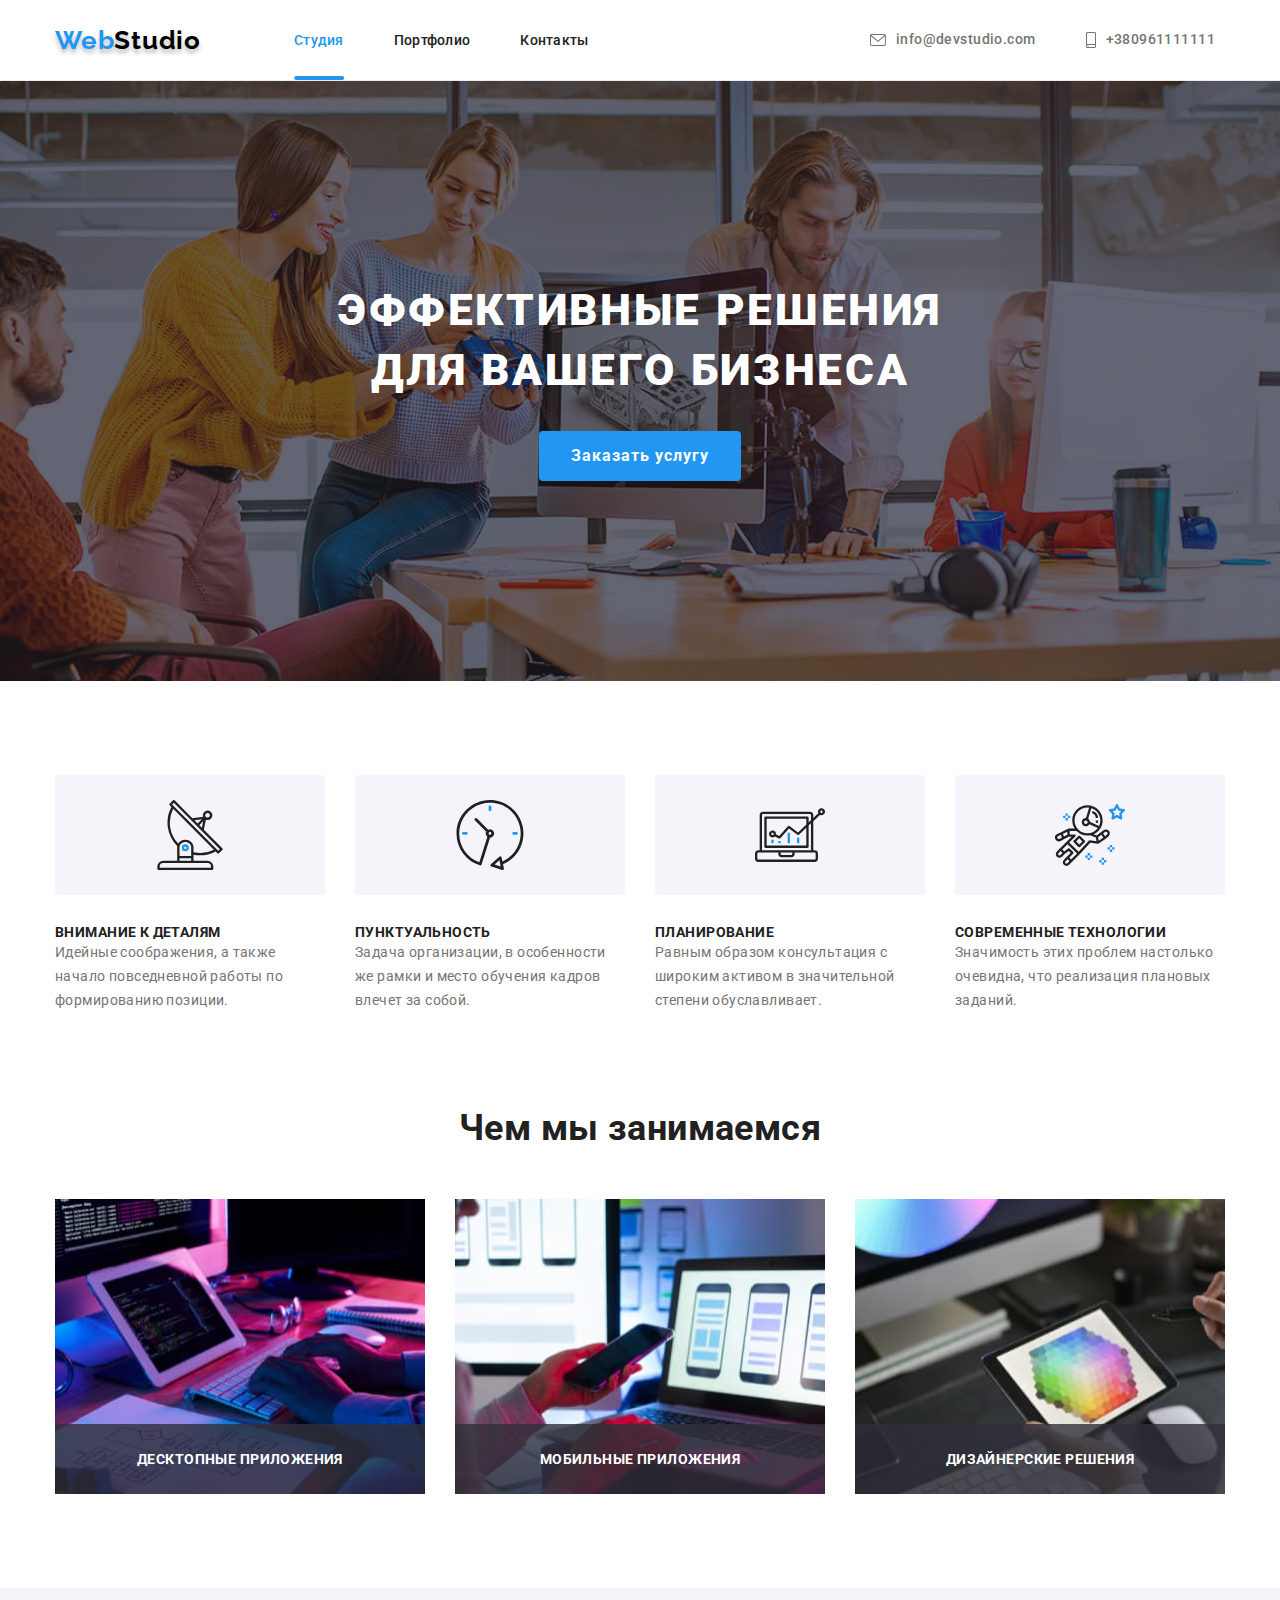
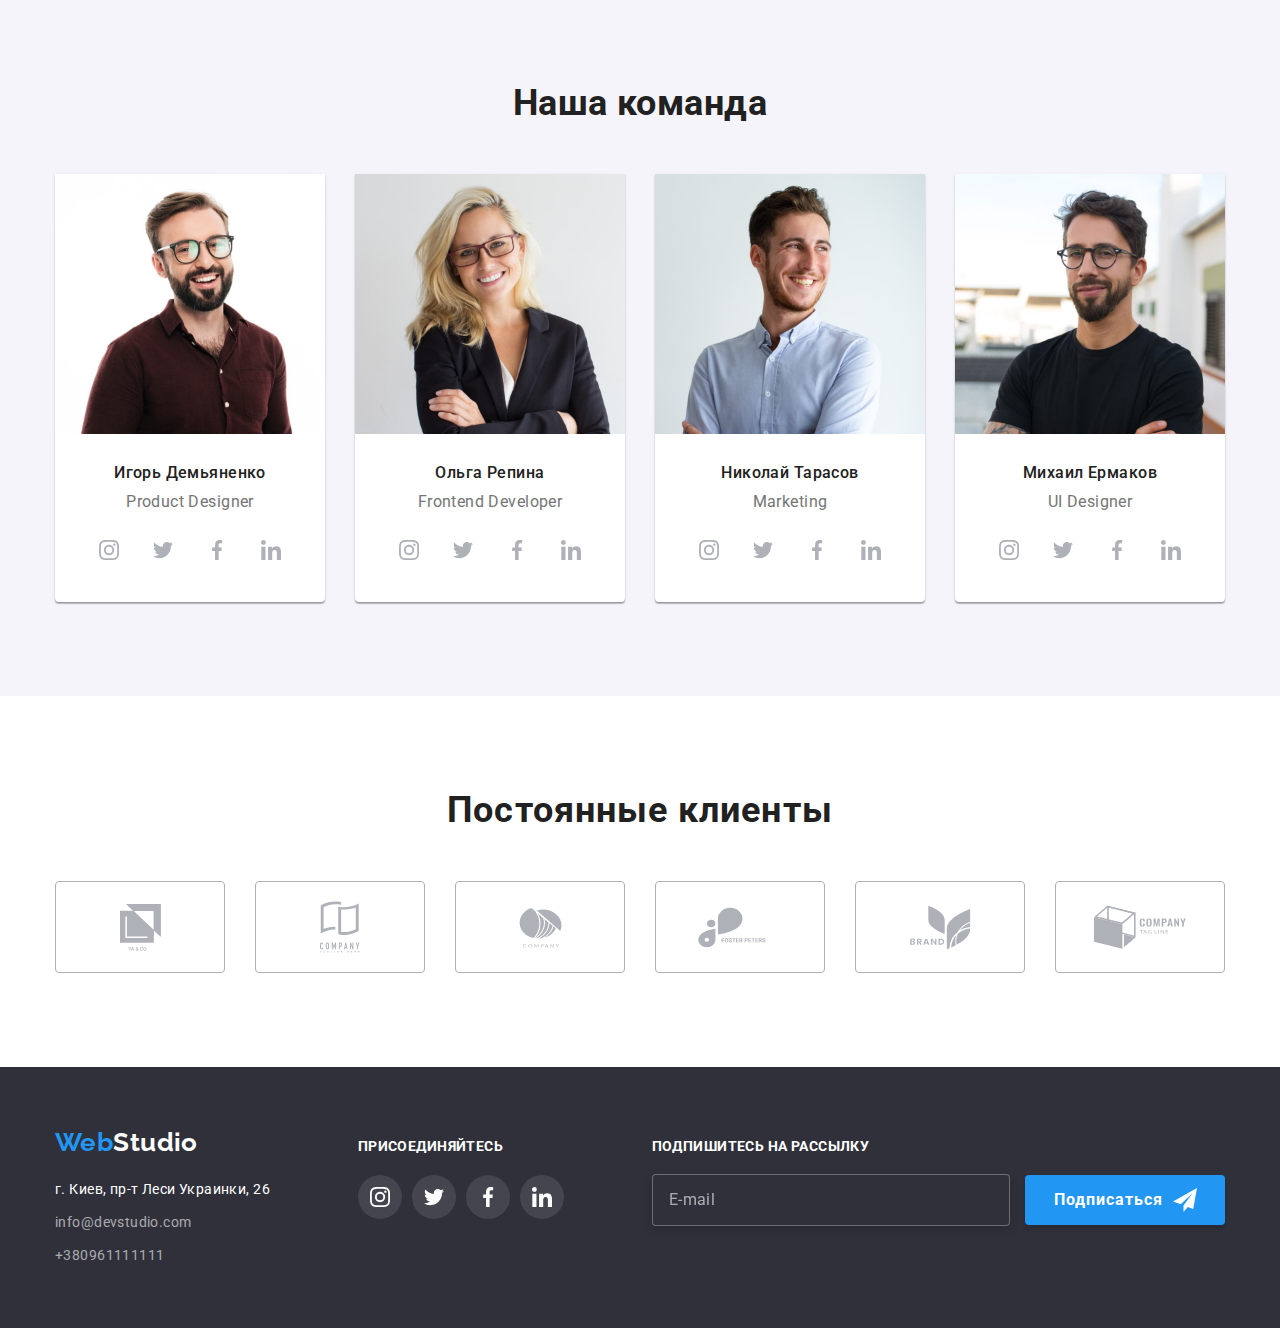
==== index.html @ 9be69dea "Initial commit" ====
<!DOCTYPE html>
<html lang="ru">
  <head>
    <meta charset="UTF-8" />
    <meta http-equiv="X-UA-Compatible" content="IE=edge" />
    <meta name="viewport" content="width=device-width, initial-scale=1.0" />
    <title>ДЗ3</title>
    <link rel="preconnect" href="https://fonts.googleapis.com" />
    <link rel="preconnect" href="https://fonts.gstatic.com" crossorigin />
    <link
      href="https://fonts.googleapis.com/css2?family=Raleway:wght@700&family=Roboto:wght@400;500;700;900&display=swap"
      rel="stylesheet"
    />
    <link
      rel="stylesheet"
      href="https://cdn.jsdelivr.net/npm/modern-normalize@1.1.0/modern-normalize.min.css"
    />
    <link rel="stylesheet" href="./css/styles.css" />
  </head>
  <body>
    <!-- HEADER -->
    <header class="header">
      <div class="container page-header-container">
        <nav class="main-nav">
          <a href="./index.html" lang="en" class="logotype link"> Web<span>Studio</span> </a>
          <ul class="menu list">
            <li class="menu-item">
              <a class="menu-link link current" href="./index.html">Студия</a>
            </li>
            <li class="menu-item">
              <a class="menu-link link" href="./portfolio.html">Портфолио</a>
            </li>
            <li class="menu-item">
              <a class="menu-link link" href="">Контакты</a>
            </li>
          </ul>
        </nav>
        <ul class="contacts-list">
          <li class="contacts-item list">
            <a class="contacts-link link" href="mailto:info@devstudio.com">
              <svg class="envelope-icon" width="16" height="12">
                <use href="./images/sprite.svg.svg#icon-envelope"></use>
              </svg>
              info@devstudio.com</a
            >
          </li>
          <li class="contacts-item list">
            <a class="contacts-link link" href="tel:+380961111111">
              <svg class="smartphone-icon" width="10" height="16">
                <use href=".//images/sprite.svg.svg#icon-smartphone"></use>
              </svg>
              +380961111111</a
            >
          </li>
        </ul>
      </div>
    </header>

    <!-- MAIN -->
    <main>
      <!--HERO-->
      <section class="hero section">
        <div class="container">
          <h1 class="hero-title">ЭФФЕКТИВНЫЕ РЕШЕНИЯ ДЛЯ ВАШЕГО БИЗНЕСА</h1>
          <button class="model-btn" type="button" data-modal-open>Заказать услугу</button>
        </div>
      </section>

      <!--  advantages -->
      <section class="advantages section">
        <div class="container">
          <h2 class="advantages-main-title">Преимущества компании</h2>

          <ul class="advantages-list">
            <li class="advantages-item list">
              <!-- підкл SVG -->
              <div class="advantages-svg">
                <svg class="icon-section" width="70" height="70">
                  <use href="./images/sprite.svg.svg#icon-antenna"></use>
                </svg>
              </div>
              <h3 class="advantages-title">Внимание к деталям</h3>
              <p class="advantages-text">
                Идейные соображения, а также начало повседневной работы по формированию позиции.
              </p>
            </li>

            <li class="advantages-item list">
              <div class="advantages-svg">
                <svg class="icon-section" width="70" height="70">
                  <use href="./images/sprite.svg.svg#icon-clock"></use>
                </svg>
              </div>
              <h3 class="advantages-title">Пунктуальность</h3>
              <p class="advantages-text">
                Задача организации, в особенности же рамки и место обучения кадров влечет за собой.
              </p>
            </li>

            <li class="advantages-item list">
              <div class="advantages-svg">
                <svg class="icon-section" width="70" height="70">
                  <use href="./images/sprite.svg.svg#icon-diagram"></use>
                </svg>
              </div>
              <h3 class="advantages-title">Планирование</h3>
              <p class="advantages-text">
                Равным образом консультация с широким активом в значительной степени обуславливает.
              </p>
            </li>

            <li class="advantages-item list">
              <div class="advantages-svg">
                <svg class="icon-section" width="70" height="70">
                  <use href="./images/sprite.svg.svg#icon-astronaut"></use>
                </svg>
              </div>
              <h3 class="advantages-title">Современные технологии</h3>
              <p class="advantages-text">
                Значимость этих проблем настолько очевидна, что реализация плановых заданий.
              </p>
            </li>
          </ul>
        </div>
      </section>

      <!-- ABOUT -->
      <section class="about section">
        <div class="container">
          <h2 class="section-title-about">Чем мы занимаемся</h2>
          <ul class="about-list">
            <li class="about-item list">
              <div class="overlay-about">
                <img
                  src="./images/img2.jpg"
                  alt="разработка новых приложений"
                  width="370"
                  height="295"
                />
                <p class="about-ovarlay-text">Десктопные приложения</p>
              </div>
            </li>

            <li class="about-item list">
              <div class="overlay-about">
                <img src="./images/img3.jpg" alt="оформление" width="370" height="295" />
                <p class="about-ovarlay-text">Мобильные приложения</p>
              </div>
            </li>
            <li class="about-item list">
              <div class="overlay-about">
                <img src="./images/img1.jpg" alt="дизайн" width="370" height="295" />
                <p class="about-ovarlay-text">Дизайнерские решения</p>
              </div>
            </li>
          </ul>
        </div>
      </section>

      <!-- EMPLOYEES -->
      <section class="employees section">
        <div class="container">
          <h2 class="section-title">Наша команда</h2>
          <ul class="employees-list">
            <li class="employees-item list border">
              <img src="./images/team1.jpg" alt="Сотрудник компании" width="270" height="260" />
              <h3 class="employees-secondary-title">Игорь Демьяненко</h3>
              <p class="employees-text" lang="en">Product Designer</p>
              <ul class="social-list list">
                <li class="social-item">
                  <a href="" class="social-link">
                    <svg class="social-icon" width="20" height="20">
                      <use href="./images/sprite.svg.svg#icon-instagram"></use>
                    </svg>
                  </a>
                </li>
                <li class="social-item">
                  <a href="" class="social-link">
                    <svg class="social-icon" width="20" height="20">
                      <use href="./images/sprite.svg.svg#icon-twitter"></use>
                    </svg>
                  </a>
                </li>
                <li class="social-item">
                  <a href="" class="social-link">
                    <svg class="social-icon" width="20" height="20">
                      <use href="./images/sprite.svg.svg#icon-facebook"></use>
                    </svg>
                  </a>
                </li>
                <li class="social-item">
                  <a href="" class="social-link">
                    <svg class="social-icon" width="20" height="20">
                      <use href="./images/sprite.svg.svg#icon-linkedin"></use>
                    </svg>
                  </a>
                </li>
              </ul>
            </li>
            <li class="employees-item list border">
              <img src="./images/team2.jpg" alt="Сотрудник компании" width="270" height="260" />
              <h3 class="employees-secondary-title">Ольга Репина</h3>
              <p class="employees-text" lang="en">Frontend Developer</p>
              <ul class="social-list list">
                <li class="social-item">
                  <a href="" class="social-link">
                    <svg class="social-icon" width="20" height="20">
                      <use href="./images/sprite.svg.svg#icon-instagram"></use>
                    </svg>
                  </a>
                </li>
                <li class="social-item">
                  <a href="" class="social-link">
                    <svg class="social-icon" width="20" height="20">
                      <use href="./images/sprite.svg.svg#icon-twitter"></use>
                    </svg>
                  </a>
                </li>
                <li class="social-item">
                  <a href="" class="social-link">
                    <svg class="social-icon" width="20" height="20">
                      <use href="./images/sprite.svg.svg#icon-facebook"></use>
                    </svg>
                  </a>
                </li>
                <li class="social-item">
                  <a href="" class="social-link">
                    <svg class="social-icon" width="20" height="20">
                      <use href="./images/sprite.svg.svg#icon-linkedin"></use>
                    </svg>
                  </a>
                </li>
              </ul>
            </li>
            <li class="employees-item list border">
              <img src="./images/team3.jpg" alt="Сотрудник компании" width="270" height="260" />
              <h3 class="employees-secondary-title">Николай Тарасов</h3>
              <p class="employees-text" lang="en">Marketing</p>
              <ul class="social-list list">
                <li class="social-item">
                  <a href="" class="social-link">
                    <svg class="social-icon" width="20" height="20">
                      <use href="./images/sprite.svg.svg#icon-instagram"></use>
                    </svg>
                  </a>
                </li>
                <li class="social-item">
                  <a href="" class="social-link">
                    <svg class="social-icon" width="20" height="20">
                      <use href="./images/sprite.svg.svg#icon-twitter"></use>
                    </svg>
                  </a>
                </li>
                <li class="social-item">
                  <a href="" class="social-link">
                    <svg class="social-icon" width="20" height="20">
                      <use href="./images/sprite.svg.svg#icon-facebook"></use>
                    </svg>
                  </a>
                </li>
                <li class="social-item">
                  <a href="" class="social-link">
                    <svg class="social-icon" width="20" height="20">
                      <use href="./images/sprite.svg.svg#icon-linkedin"></use>
                    </svg>
                  </a>
                </li>
              </ul>
            </li>
            <li class="employees-item list border">
              <img src="./images/team4.jpg" alt="Сотрудник компании" width="270" height="260" />
              <h3 class="employees-secondary-title">Михаил Ермаков</h3>
              <p class="employees-text" lang="en">UI Designer</p>
              <ul class="social-list list">
                <li class="social-item">
                  <a href="" class="social-link">
                    <svg class="social-icon" width="20" height="20">
                      <use href="./images/sprite.svg.svg#icon-instagram"></use>
                    </svg>
                  </a>
                </li>
                <li class="social-item">
                  <a href="" class="social-link">
                    <svg class="social-icon" width="20" height="20">
                      <use href="./images/sprite.svg.svg#icon-twitter"></use>
                    </svg>
                  </a>
                </li>
                <li class="social-item">
                  <a href="" class="social-link">
                    <svg class="social-icon" width="20" height="20">
                      <use href="./images/sprite.svg.svg#icon-facebook"></use>
                    </svg>
                  </a>
                </li>
                <li class="social-item">
                  <a href="" class="social-link">
                    <svg class="social-icon" width="20" height="20">
                      <use href="./images/sprite.svg.svg#icon-linkedin"></use>
                    </svg>
                  </a>
                </li>
              </ul>
            </li>
          </ul>
        </div>
      </section>

      <!-- customers -->
      <section class="customers section">
        <div class="container">
          <h2 class="customers-title">Постоянные клиенты</h2>
          <ul class="customers-list list">
            <li class="customers-item">
              <a href="" class="customers-link">
                <svg class="customers-icon" width="41" height="47">
                  <use href="./images/sprite.svg.svg#icon-group"></use>
                </svg>
              </a>
            </li>
            <li class="customers-item">
              <a href="" class="customers-link">
                <svg class="customers-icon" width="40" height="52">
                  <use href="./images/sprite.svg.svg#icon-group-1"></use>
                </svg>
              </a>
            </li>
            <li class="customers-item">
              <a href="" class="customers-link">
                <svg class="customers-icon" width="43" height="41">
                  <use href="./images/sprite.svg.svg#icon-group-2"></use>
                </svg>
              </a>
            </li>
            <li class="customers-item">
              <a href="" class="customers-link">
                <svg class="customers-icon" width="84" height="41">
                  <use href="./images/sprite.svg.svg#icon-group-3"></use>
                </svg>
              </a>
            </li>
            <li class="customers-item">
              <a href="" class="customers-link">
                <svg class="customers-icon" width="63" height="45">
                  <use href="./images/sprite.svg.svg#icon-group-4"></use>
                </svg>
              </a>
            </li>
            <li class="customers-item">
              <a href="" class="customers-link">
                <svg class="customers-icon" width="94" height="44">
                  <use href="./images/sprite.svg.svg#icon-group-5"></use>
                </svg>
              </a>
            </li>
          </ul>
        </div>
      </section>
    </main>

    <!-- footer -->
    <footer class="footer">
      <div class="container footer-nav">
        <div>
          <a class="footer-logo link" href="./index.html" lang="en">Web<span>Studio</span></a>
          <address class="address">
            <ul class="footer-list">
              <li class="footer-item list">
                <a
                  class="footer-link-map link"
                  href="https://goo.gl/maps/3SvgbaE1MrVSddgA9"
                  target="_blank"
                  >г. Киев, пр-т Леси Украинки, 26</a
                >
              </li>
              <li class="footer-item list">
                <a class="footer-link link" href="mailto:info@devstudio.com">info@devstudio.com</a>
              </li>
              <li class="footer-item list">
                <a class="footer-link link" href="tel:+380961111111">+380961111111</a>
              </li>
            </ul>
          </address>
        </div>

        <div class="media-footer">
          <h3 class="join-title">присоединяйтесь</h3>
          <ul class="join-list list">
            <li class="join-item">
              <a href="" class="join-link">
                <svg class="join-icon" width="20" height="20">
                  <use href="./images/sprite.svg.svg#icon-instagram"></use>
                </svg>
              </a>
            </li>
            <li class="join-item">
              <a href="" class="join-link">
                <svg class="join-icon" width="20" height="20">
                  <use href="./images/sprite.svg.svg#icon-twitter"></use>
                </svg>
              </a>
            </li>
            <li class="join-item">
              <a href="" class="join-link">
                <svg class="join-icon" width="20" height="20">
                  <use href="./images/sprite.svg.svg#icon-facebook"></use>
                </svg>
              </a>
            </li>
            <li class="join-item">
              <a href="" class="join-link">
                <svg class="join-icon" width="20" height="20">
                  <use href="./images/sprite.svg.svg#icon-linkedin"></use>
                </svg>
              </a>
            </li>
          </ul>
        </div>
        <form class="email-form-footer">
          <p class="social-form-text">Подпишитесь на рассылку</p>
          <input
            class="inform-user-email"
            type="email"
            name="user_email"
            placeholder="E-mail"
            required
          />
          <button type="submit" class="footer-form-btn">
            <svg class="footer-form-icon" width="24" height="24">
              <use href="./images/sprite.svg.svg#icon-send"></use></svg
            >Подписаться
          </button>
        </form>
      </div>
    </footer>

    <!-- MODAL WINDOW -->
    <div class="backdrop is-hidden" data-modal>
      <div class="modal">
        <button type="button" class="modal-close-btn" data-modal-close>
          <svg class="modal-close-btn-icon" width="18" height="18">
            <use href="./images/sprite.svg.svg#icon-close-btn"></use>
          </svg>
        </button>
        <!-- MODAL FORM  -->
        <form class="modal-form">
          <p class="modal-form-text">Оставьте свои данные, мы вам перезвоним</p>
          <label class="modal-form-field">
            <span class="modal-form-input-desc">Имя</span>
            <span class="modal-form-input-wrapper">
              <input
                class="modal-form-input"
                name="user_name"
                type="text"
                required
                pattern="^[a-zA-Zа-яА-я]+$"
              />
              <svg class="icon-form" width="18" height="18">
                <use href="./images/sprite.svg.svg#icon-person-form"></use>
              </svg>
            </span>
          </label>
          <label class="modal-form-field">
            <span class="modal-form-input-desc">Телефон</span>
            <span class="modal-form-input-wrapper">
              <input
                class="modal-form-input"
                name="user_phone_number"
                type="tel"
                required
                pattern="[0-9]{3}-[0-9]{3}-[0-9]{2}-[0-9]{2}"
                title="xxx-xxx-xx-xx"
              />
              <svg class="icon-form" width="18" height="18">
                <use href="./images/sprite.svg.svg#icon-phone-form"></use>
              </svg>
            </span>
          </label>
          <label class="modal-form-field">
            <span class="modal-form-input-desc">Почта</span>
            <span class="modal-form-input-wrapper">
              <input class="modal-form-input" name="user_email" type="email" required />
              <svg class="icon-form" width="18" height="18">
                <use href="./images/sprite.svg.svg#icon-email-form"></use>
              </svg>
            </span>
          </label>
          <label class="modal-form-field-message">
            <span class="modal-form-input-desc">Комментарий</span>
            <textarea
              class="modal-form-message"
              name="user-message"
              placeholder="Введите текст"
            ></textarea>
          </label>
          <input
            id="user_policy"
            type="checkbox"
            name="user_policy"
            class="modal-form-check visually-hidden"
          />
          <label for="user_policy" class="modal-form-check-desc"
            >Соглашаюсь с рассылкой и принимаю&nbsp;<a
              href=""
              class="modal-form-check-desc-link link"
              >Условия договора</a
            >
          </label>
          <button type="submit" class="modal-form-btn">Отправить</button>
        </form>
      </div>
    </div>
    <script src="./js/modal.js"></script>
  </body>
</html>
---- css/styles.css ----
:root {
  --primary-page-font: 'Roboto', sans-serif;
  --secondary-page-font: 'Raleway', sans-serif;
  --primary-page-color: #212121;
  --secondary-page-color: #757575;
  --accent-page-color: #2196f3;
  --secondary-accent-page-color: #fff;
  --trans-accent: 250ms cubic-bezier(0.4, 0, 0.2, 1);
}
h1,
h2,
h3,
h4,
p {
  margin-top: 0;
  margin-bottom: 0;
}

ul,
ol {
  margin-top: 0;
  margin-bottom: 0;
  padding-left: 0;
}

img {
  display: block;
}

.container {
  width: 1200px;
  margin: 0 auto;
  padding: 0 15px;
}

.section {
  padding-top: 94px;
  padding-bottom: 94px;
}

.visually-hidden {
  position: absolute;
  width: 1px;
  height: 1px;
  margin: -1px;
  border: 0;
  padding: 0;
  white-space: nowrap;
  clip-path: inset(100%);
  clip: rect(0 0 0 0);
  overflow: hidden;
}

/* ================COMPONENTS================ */
body {
  font-family: var(--primary-page-font);
  font-size: 14px;
  letter-spacing: 0.03em;
  background-color: var(--secondary-accent-page-color);
}

.list {
  list-style: none;
}

.link {
  text-decoration: none;
}
/* ================HEADER================ */
.header {
  /* padding: 24px 0; */
  border-bottom: 1px solid #ececec;
}
.page-header-container {
  display: flex;
  align-items: center;
}

.logotype {
  margin-right: 93px;

  font-family: var(--secondary-page-font);
  font-weight: 700;
  font-size: 26px;
  line-height: 1.19;
  letter-spacing: 0.03em;

  color: var(--accent-page-color);

  text-shadow: 0px 4px 4px rgba(0, 0, 0, 0.25);
}
span {
  color: #000;
}

.main-nav {
  display: flex;
  align-items: center;
}

.menu {
  display: flex;
  align-items: center;
}
.menu-item:not(:last-child) {
  margin-right: 50px;
}

.menu-item {
  position: relative;
  padding: 32px 0;
}

.contacts-list {
  display: flex;
  align-items: center;
  margin-left: auto;
}

.contacts-item:not(:last-child) {
  margin-right: 30px;
}

.menu-link {
  transition: color var(--trans-accent);
  font-weight: 500;
  line-height: 1.15;
  letter-spacing: 0.02em;

  color: var(--primary-page-color);
}

.menu-link:hover,
.menu-link:focus {
  color: var(--accent-page-color);
}

.menu-link.link.current {
  color: var(--accent-page-color);
}

.menu-link.link.current::before {
  content: '';
  position: absolute;
  display: block;
  transform: translateX(-50%);

  width: 100%;
  height: 4px;

  bottom: 0;
  left: 50%;

  border-radius: 2px;
  background-color: var(--accent-page-color);
}

.contacts-link {
  transition: color var(--trans-accent);

  display: flex;
  align-items: center;
  padding: 10px 10px;

  font-weight: 500;
  line-height: 1.71;
  color: var(--secondary-page-color);
}

.contacts-link:hover,
.contacts-link:focus {
  color: #2196f3;
}

.envelope-icon,
.smartphone-icon {
  margin-right: 10px;
  fill: currentColor;
}

/* ================/HEADER================ */
/* ================HERO================ */

.hero {
  background-image: linear-gradient(rgba(47, 48, 58, 0.4), rgba(47, 48, 58, 0.4)),
    url('../images/bg-hero/Img\ \(3\).jpg');
  background-color: #2f303a;
  background-size: cover;
  background-position: center;
  background-repeat: no-repeat;

  max-width: 1600px;
  text-align: center;
  padding-top: 200px;
  padding-bottom: 200px;
  margin: 0 auto;
}

.hero-title {
  width: 696px;
  margin-bottom: 30px;
  margin-left: auto;
  margin-right: auto;

  font-weight: 900;
  font-size: 44px;
  line-height: 1.36;
  text-align: center;
  letter-spacing: 0.06em;
  text-transform: uppercase;
  color: var(--secondary-accent-page-color);
}
.model-btn {
  transition: background var(--trans-accent), box-shadow var(--trans-accent);
  border: none;
  border-radius: 4px;
  padding: 10px 32px;

  font-family: inherit;
  background: #2196f3;
  font-weight: 700;
  font-size: 16px;
  line-height: 1.88;
  letter-spacing: 0.06em;
  cursor: pointer;
  color: var(--secondary-accent-page-color);
}
.model-btn:hover,
.model-btn:focus {
  background: #188ce8;
  box-shadow: 0px 4px 4px rgba(0, 0, 0, 0.15);
  border-radius: 4px;
}
/* ================/HERO================ */
/* ================ADVANTEGES================ */

/* сховав заголовок */
.advantages-main-title {
  position: absolute;
  width: 1px;
  height: 1px;
  margin: -1px;
  border: 0;
  padding: 0;
  white-space: nowrap;
  clip-path: inset(100%);
  clip: rect(0 0 0 0);
  overflow: hidden;
}

.advantages-title {
  font-size: 14px;
  line-height: 1.14;
  text-transform: uppercase;
  color: var(--primary-page-color);
}
.advantages-list {
  /* background-color: #188CE8; */
  display: flex;
  justify-content: space-between;
}

.advantages-item {
  width: 270px;
}

.advantages-text {
  font-family: var(--primary-page-font);
  font-size: 14px;
  line-height: 1.71;

  letter-spacing: 0.03em;
  color: var(--secondary-page-color);
}

.advantages-svg {
  display: flex;
  justify-content: center;
  align-items: center;
  height: 120px;
  background: #f5f4fa;
  border-radius: 4px;
  margin-bottom: 30px;
}

/* ================/ADVANTEGES================ */
/* ================ABOUT================ */

.about {
  padding-top: 0px;
  padding-bottom: 94px;
}
.about-list {
  display: flex;
  justify-content: space-between;
}

.section-title-about {
  margin-bottom: 50px;
  font-size: 36px;
  line-height: 1.17;
  text-align: center;
  color: var(--primary-page-color);
}

.overlay-about {
  position: relative;
}

.about-ovarlay-text {
  position: absolute;
  width: 100%;
  transform: translate(0, -70px);

  padding: 27px 0;
  font-weight: 700;
  font-size: 14px;
  line-height: 16px;
  text-align: center;
  letter-spacing: 0.03em;
  text-transform: uppercase;
  color: var(--secondary-accent-page-color);

  background-color: rgba(47, 48, 58, 0.8);
}

/* ================/ABOUT================ */
/* ================EMPLOYEES================ */
.employees {
  background-color: #f5f4fa;
}

.section-title {
  /* padding-top: 94px; */
  margin-bottom: 50px;
  font-size: 36px;
  line-height: 1.17;
  text-align: center;
  color: var(--primary-page-color);
}

.employees-list {
  display: flex;
  flex-wrap: wrap;
}

.employees-item:not(:nth-child(4n)) {
  margin-right: 30px;
}

/* рамка для працівників */
.border {
  background: #ffffff;
  /* material shadow v1 */

  box-shadow: 0px 1px 3px rgba(0, 0, 0, 0.12), 0px 1px 1px rgba(0, 0, 0, 0.14),
    0px 2px 1px rgba(0, 0, 0, 0.2);
  border-radius: 0px 0px 4px 4px;
}

.employees-secondary-title {
  padding-top: 30px;
  margin-bottom: 10px;

  font-weight: 500;
  font-size: 16px;
  line-height: 1.18;
  text-align: center;
  color: var(--primary-page-color);
}

.employees-text {
  margin-bottom: 16px;

  font-size: 16px;
  line-height: 1.18;
  text-align: center;
  color: var(--secondary-page-color);
}
.social-list {
  display: flex;
  justify-content: center;
  align-items: center;
  gap: 10px;
  padding-bottom: 30px;
}

.social-link {
  fill: #afb1b8;
  display: flex;
  justify-content: center;
  align-items: center;
  width: 44px;
  height: 44px;
  border-radius: 50%;

  transition: background-color var(--trans-accent), fill var(--trans-accent);
}

.social-link:hover,
.social-link:focus {
  background-color: #2196f3;
  fill: #fff;
}

/* ================/EMPLOYEES================ */

/* =============customers========= */

.customers-title {
  margin-bottom: 50px;

  font-size: 36px;
  line-height: 1.16;
  text-align: center;
  letter-spacing: 0.03em;

  color: var(--primary-page-color);
}

.customers-list {
  display: flex;
  gap: 30px;
}

.customers-link {
  display: flex;
  width: 100%;
  height: 100%;
  fill: #afb1b8;
  justify-content: center;
  align-items: center;

  border: 1px solid #afb1b8;
  border-radius: 4px;

  transition: fill var(--trans-accent), border-color var(--trans-accent);
}
.customers-item {
  width: 170px;
  height: 92px;
}
.customers-link:focus,
.customers-link:hover {
  border-color: var(--accent-page-color);
  fill: #2196f3;
}

/* ============= /customers========= */

/* =======MAIN PAGE PORTFOLIO ======== */

/* СХОВАНИЙ ЗАГОЛОВОК  */
.btn-title {
  position: absolute;
  width: 1px;
  height: 1px;
  margin: -1px;
  border: 0;
  padding: 0;
  white-space: nowrap;
  clip-path: inset(100%);
  clip: rect(0 0 0 0);
  overflow: hidden;
}

.btn-list {
  display: flex;
  justify-content: center;
  margin-bottom: 50px;
}

.btn-item:not(:last-child) {
  margin-right: 8px;
}

.page-btn {
  padding: 6px 22px;
  font-family: inherit;
  font-weight: 500;
  font-size: 16px;
  line-height: 1.62;
  text-align: center;
  background: #f5f4fa;
  border-radius: 4px;
  border: 0cm;

  transition: color var(--trans-accent), background var(--trans-accent),
    box-shadow var(--trans-accent);
}
.page-btn.current {
  background-color: var(--accent-page-color);
  color: var(--secondary-accent-page-color);
}
.page-btn:hover,
.page-btn:focus {
  color: var(--secondary-accent-page-color);
  background: #2196f3;

  box-shadow: 0px 3px 1px rgba(0, 0, 0, 0.1), 0px 1px 2px rgba(0, 0, 0, 0.08),
    0px 2px 2px rgba(0, 0, 0, 0.12);
  border-radius: 4px;
  cursor: pointer;
}

.div-container {
  border: 1px solid #eeeeee;
  padding-top: 20px;
  padding-bottom: 20px;
  padding-left: 24px;
  padding-right: 24px;
}

.about-portfolio-list {
  display: flex;
  flex-wrap: wrap;
  gap: 30px;
}

.about-portfolio-item {
  width: 370px;
  background: #ffffff;
}
.about-rotfolio-link {
  display: block;
  transition: box-shadow var(--trans-accent);
}

.about-rotfolio-link:hover,
.about-rotfolio-link:focus {
  box-shadow: 0px 1px 1px rgba(0, 0, 0, 0.12), 0px 4px 4px rgba(0, 0, 0, 0.06),
    1px 4px 6px rgba(0, 0, 0, 0.16);
}
.portfolio-title {
  font-size: 18px;
  line-height: 2;
  letter-spacing: 0.06em;

  color: var(--primary-page-color);
}

.portfolio-text {
  font-size: 16px;
  line-height: 1.88;

  color: var(--secondary-page-color);
}

.list-developments {
  position: relative;
  overflow: hidden;
}

.overlay-portfolio {
  top: 0;
  left: 0;
  position: absolute;
  width: 100%;
  height: 100%;
  padding: 63px 24px;
  transform: translate(0, 100%);
  transition: transform 250ms cubic-bezier(0.4, 0, 0.2, 1);

  font-size: 18px;
  line-height: 1.56;
  letter-spacing: 0.03em;
  color: var(--secondary-accent-page-color);

  background-color: rgba(33, 150, 243, 0.9);
}

.about-rotfolio-link:hover .overlay-portfolio,
.about-rotfolio-link:focus .overlay-portfolio {
  transform: translate(0, 0);
}
/* =======/MAIN PAGE PORTFOLIO ======== */

/* ================/FOOTER============= */

.footer-nav {
  display: flex;
  align-items: baseline;
  justify-content: space-between;
}

.footer {
  padding-top: 60px;
  padding-bottom: 60px;
  background-color: #2f303a;
}

.footer-logo span {
  color: #fff;
}

.join-list {
  gap: 10px;
}

.address {
  margin-top: 20px;
  font-style: normal;
}
.footer-logo {
  font-family: var(--secondary-page-font);
  font-weight: 700;
  font-size: 26px;
  line-height: 1.19;
  color: var(--accent-page-color);
}

.footer-item:not(:last-child) {
  margin-bottom: 9px;
}

.footer-link-map {
  font-weight: 400;
  line-height: 1.71;

  color: var(--secondary-accent-page-color);
}

.footer-link {
  font-weight: 400;
  line-height: 1.71;

  color: rgba(255, 255, 255, 0.6);

  transition: color var(--trans-accent);
}

.footer-link:focus,
.footer-link:hover {
  color: var(--accent-page-color);
}

.join-list {
  display: flex;
  align-items: center;
  justify-content: center;
}
.join-title {
  margin-bottom: 20px;
  font-size: 14px;
  line-height: 1.14;
  letter-spacing: 0.03em;
  text-transform: uppercase;

  color: var(--secondary-accent-page-color);
}

.join-link {
  display: flex;
  align-items: center;
  justify-content: center;
  width: 44px;
  height: 44px;
  border-radius: 50%;
  background-color: rgba(255, 255, 255, 0.1);
  fill: #fff;

  transition: background-color var(--trans-accent);
}

.join-link:hover,
.join-link:focus {
  background-color: var(--accent-page-color);
  border-radius: 50%;
}

/*====== footer-form ======*/

.social-form-text {
  margin-bottom: 20px;

  font-weight: 700;
  line-height: 16px;
  letter-spacing: 0.03em;
  text-transform: uppercase;

  color: #ffffff;
}

.inform-user-email {
  width: 358px;
  padding-top: 15px;
  padding-bottom: 15px;
  padding-left: 16px;

  font-weight: 400;
  font-size: 16px;
  line-height: 1.25;

  letter-spacing: 0.03em;
  color: #fff;

  background: #2f303a;
  border: 1px solid rgba(255, 255, 255, 0.3);
  filter: drop-shadow(0px 4px 4px rgba(0, 0, 0, 0.15));
  border-radius: 4px;
}

.inform-user-email::placeholder {
  color: rgba(255, 255, 255, 0.6);
}

.footer-form-btn {
  position: relative;
  font-family: inherit;
  font-style: normal;
  font-weight: 700;
  font-size: 16px;
  line-height: 1.88;

  border: none;

  margin-left: 12px;
  justify-content: center;
  align-items: center;

  letter-spacing: 0.06em;

  color: #ffffff;

  width: 200px;
  height: 50px;

  padding-right: 62px;
  padding-top: 10px;
  padding-bottom: 10px;
  padding-left: 29px;

  background: #2196f3;
  box-shadow: 0px 4px 4px rgba(0, 0, 0, 0.15);
  border-radius: 4px;

  transition: background var(--trans-accent), box-shadow var(--trans-accent);
}

.footer-form-btn:focus,
.footer-form-btn:hover {
  background: #188ce8;
  box-shadow: 0px 4px 4px rgba(0, 0, 0, 0.15);
  border-radius: 4px;
}

.footer-form-icon {
  position: absolute;
  top: 13px;
  right: 28px;

  margin-left: 10px;
}

/* ====== /footer-form ======*/

/* ================/FOOTER================ */
/* ========MODAL WINDOW====== */
.backdrop {
  position: fixed;
  z-index: 100;
  left: 0;
  top: 0;
  width: 100%;
  height: 100%;
  background: rgba(0, 0, 0, 0.2);

  transition: opacity var(--trans-accent), visibility var(--trans-accent);
}

.backdrop.is-hidden {
  opacity: 0;
  visibility: hidden;
  pointer-events: none;
}

.modal {
  position: absolute;
  top: 50%;
  left: 50%;
  transform: translate(-50%, -50%);
  width: 528px;

  padding: 40px;

  background: #ffffff;
  box-shadow: 0px 1px 3px rgba(0, 0, 0, 0.12), 0px 1px 1px rgba(0, 0, 0, 0.14),
    0px 2px 1px rgba(0, 0, 0, 0.2);
  border-radius: 4px;
}

.modal-close-btn {
  position: absolute;
  top: 8px;
  right: 8px;

  display: flex;
  justify-content: center;
  align-items: center;

  width: 30px;
  height: 30px;
  padding: 0;
  background: #ffffff;
  border: 1px solid rgba(0, 0, 0, 0.1);
  border-radius: 50%;
  cursor: pointer;
}

.modal-close-btn-icon {
  transition: fill var(--trans-accent);
}

.modal-close-btn:focus .modal-close-btn-icon {
  fill: var(--accent-page-color);
}

.modal-close-btn-icon:hover {
  fill: var(--accent-page-color);
  background-color: #fff;
}

/* ======== /MODAL WINDOW====== */
/* ======== MODAL FORM====== */
.modal-form {
  display: flex;
  flex-direction: column;
}

.modal-form-text {
  margin-bottom: 12px;

  font-weight: 700;
  font-size: 20px;
  line-height: 23px;
  text-align: center;
  letter-spacing: 0.03em;

  color: var(--primary-page-color);
}

.modal-form-field {
  display: block;
  margin-bottom: 10px;
}

.modal-form-input-desc {
  display: block;
  margin-bottom: 4px;

  font-size: 12px;
  line-height: 1.16;
  letter-spacing: 0.01em;
  color: var(--secondary-page-color);
}

.modal-form-input-wrapper {
  display: block;
  position: relative;
}

.modal-form-input {
  display: block;
  padding-left: 42px;
  padding-top: 12px;
  padding-bottom: 12px;

  font-size: 16px;

  width: 100%;
  height: 40px;
  border: 1px solid rgba(33, 33, 33, 0.2);
  border-radius: 4px;

  transition: border var(--trans-accent);
}

.modal-form-input:focus {
  outline: none;
  border: 1px solid var(--accent-page-color);
}

.modal-form-input:focus + .icon-form {
  fill: var(--accent-page-color);
}

.icon-form {
  transform: translateY(50%);
  position: absolute;
  top: 0;
  left: 12px;
  transition: fill var(--trans-accent);
}

.modal-form-field-message {
  margin-bottom: 20px;
}

.modal-form-message {
  resize: none;
  width: 100%;
  padding: 12px 16px;
  min-height: 120px;

  font-size: 16px;

  border: 1px solid rgba(33, 33, 33, 0.2);
  border-radius: 4px;
  transition: border var(--trans-accent);
}

.modal-form-message::placeholder {
  color: rgba(117, 117, 117, 0.5);
}

.modal-form-message:focus {
  outline: none;
  border: 1px solid var(--accent-page-color);
}

.modal-form-check-desc {
  display: flex;
  justify-content: center;
  margin-bottom: 30px;
  align-items: center;
  line-height: 1.4;

  letter-spacing: 0.03em;

  color: #757575;
  color: var(--secondary-page-color);
  transition: background-image 2s linear;
}

.modal-form-check:checked + .modal-form-check-desc::before {
  background-color: var(--accent-page-color);
  border: transparent;
  background-image: url(../images/check-mark.svg);
  background-position: center;
  background-repeat: no-repeat;
}

.modal-form-check:focus + .modal-form-check-desc::before {
  outline: 1px solid var(--accent-page-color);
  border: none;
}

.modal-form-check-desc::before {
  content: '';
  display: block;
  width: 15px;
  height: 15px;

  margin-right: 7px;
  cursor: pointer;

  border: solid 2px var(--primary-page-color);
  border-radius: 2px;
  transition: background-color var(--trans-accent);
}

.modal-form-check-desc-link {
  display: inline-block;

  color: var(--accent-page-color);
  border-bottom: 1px solid var(--accent-page-color);
}

.modal-form-btn {
  align-self: center;
  font-family: inherit;
  font-weight: 700;
  font-size: 16px;
  line-height: 1.88;
  border: none;

  text-align: center;
  letter-spacing: 0.06em;
  color: #ffffff;

  width: 200px;
  height: 50px;
  background: #2196f3;
  box-shadow: 0px 4px 4px rgba(0, 0, 0, 0.15);
  border-radius: 4px;

  transition: background var(--trans-accent), box-shadow var(--trans-accent);
}

.modal-form-btn:focus,
.modal-form-btn:hover {
  background: #188ce8;
  box-shadow: 0px 4px 4px rgba(0, 0, 0, 0.15);
  border-radius: 4px;
}

/* ======== /MODAL FORM====== */
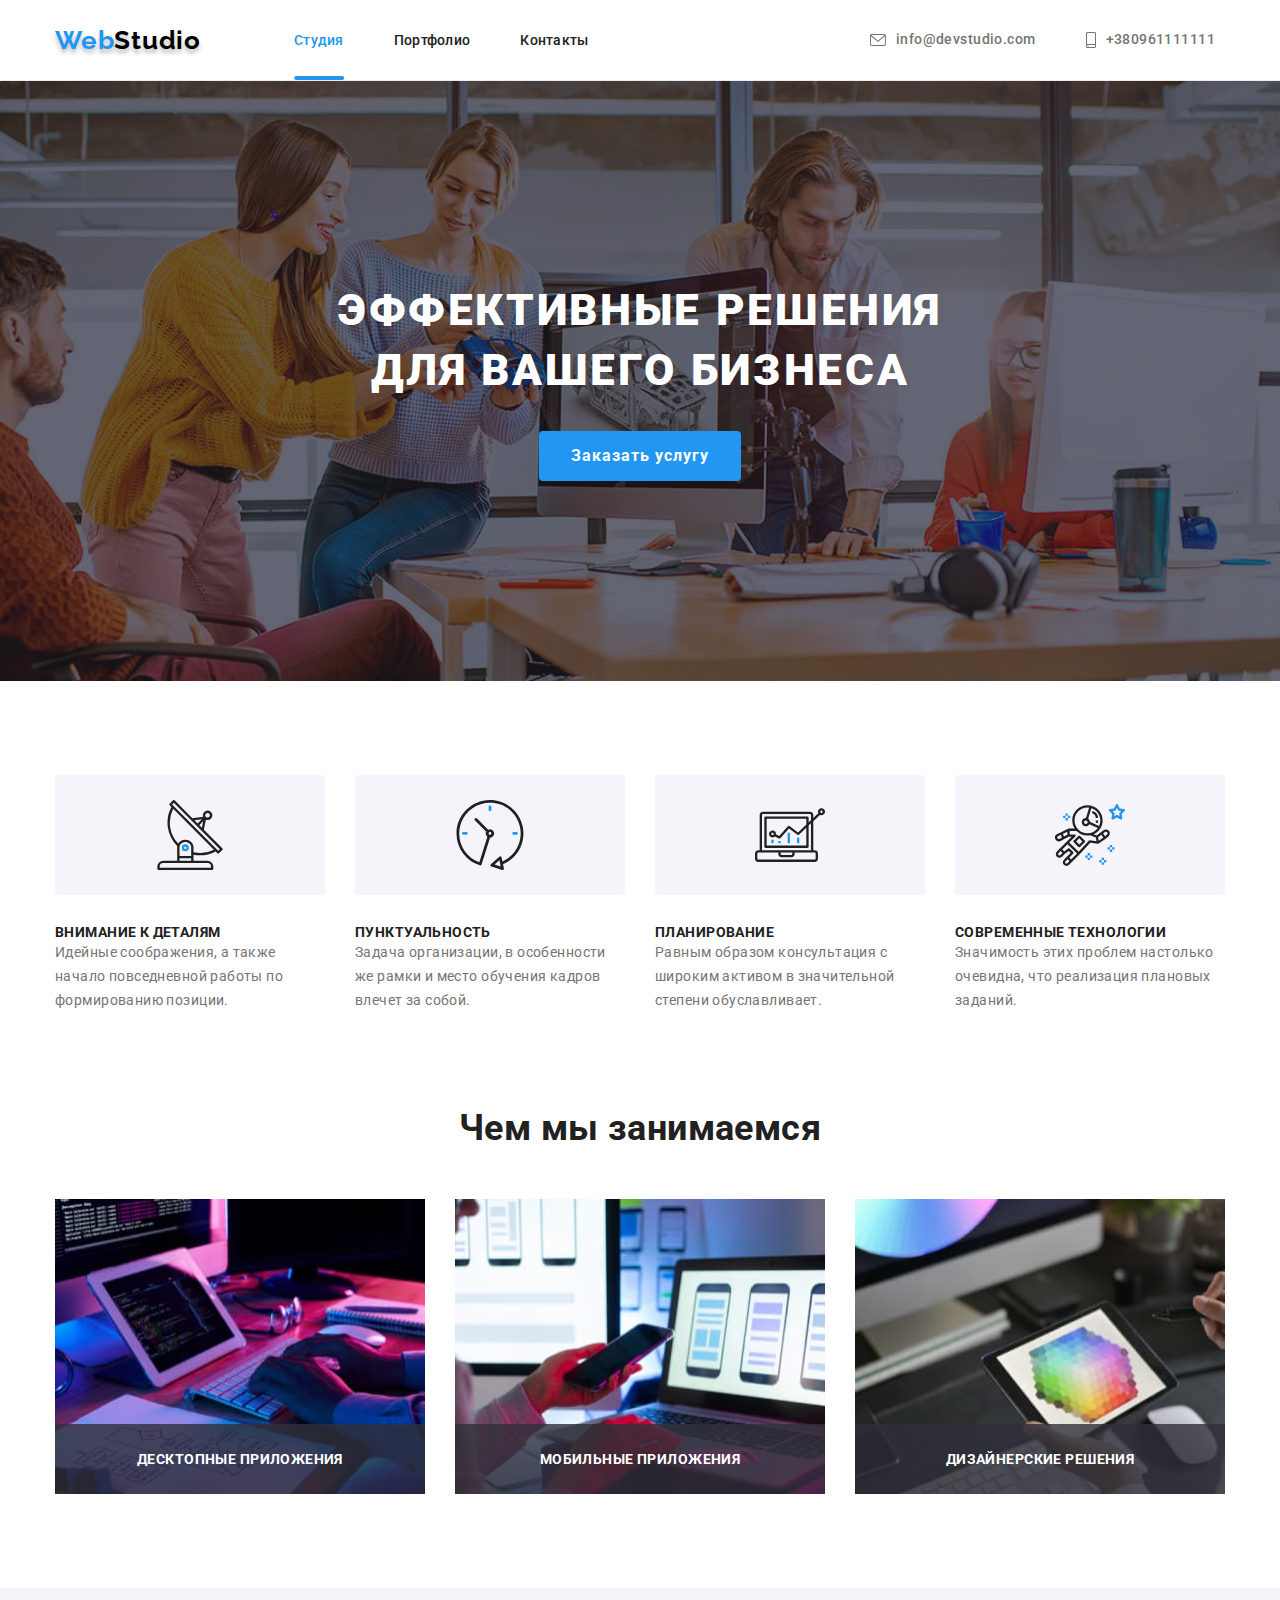
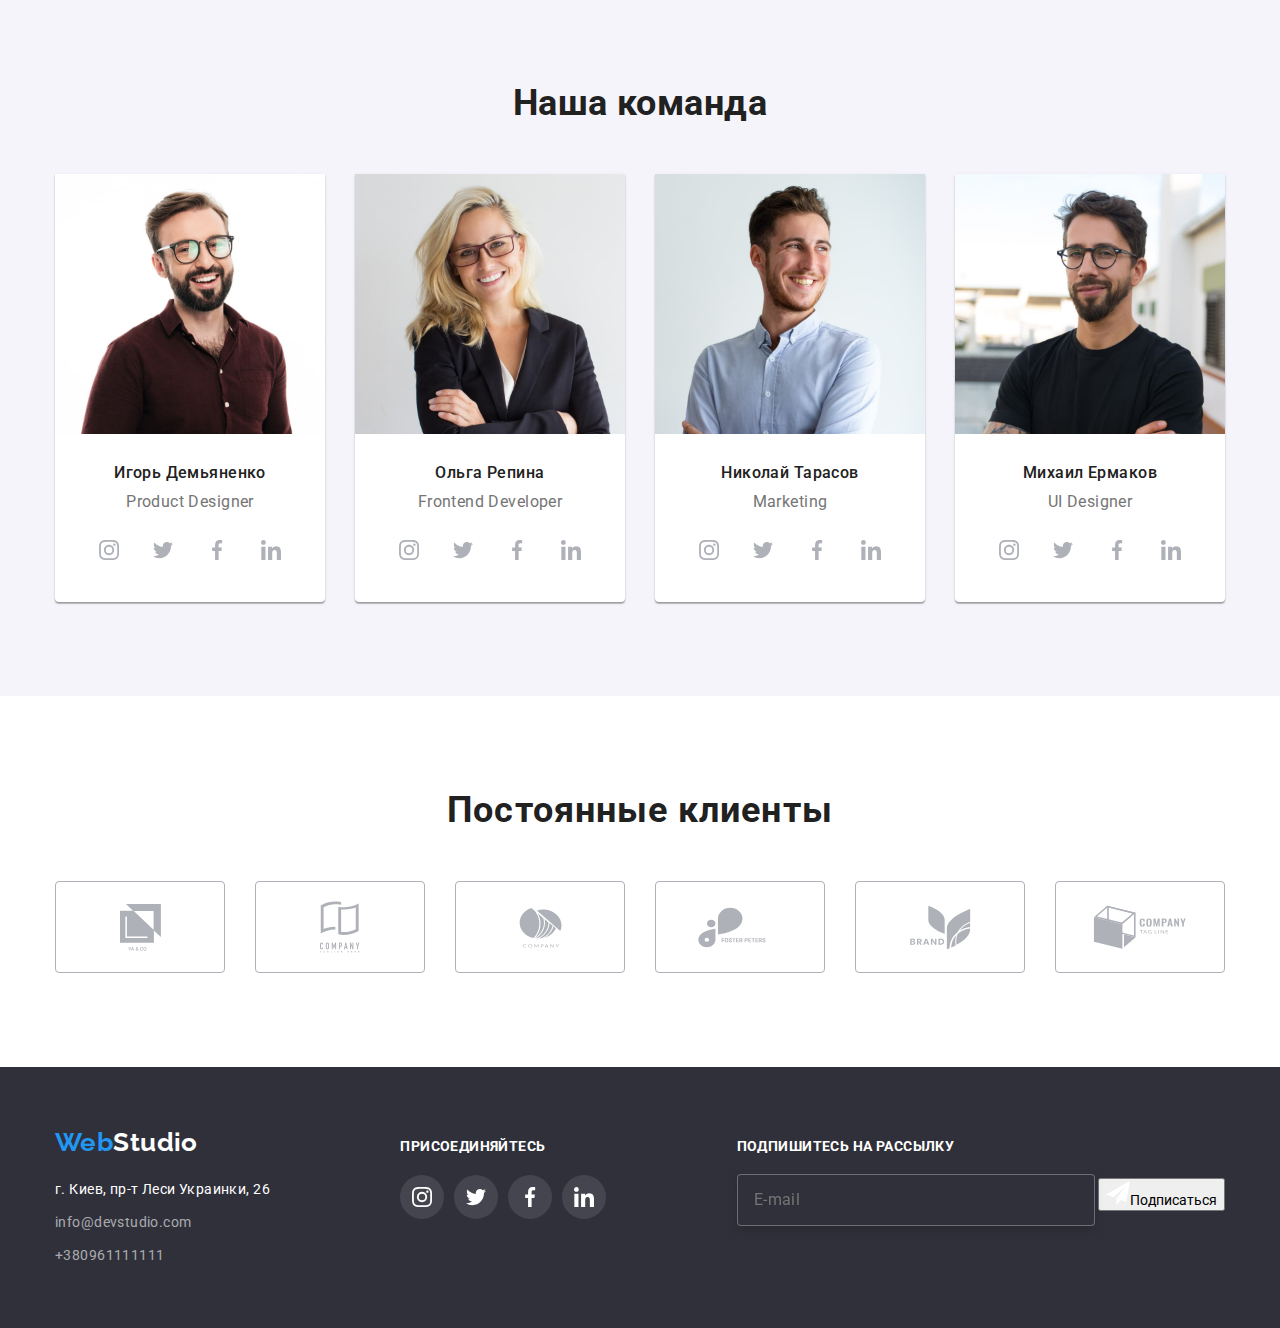
==== commit 09fd3edb: "asdasd" ====
--- a/index.html
+++ b/index.html
@@ -15,12 +15,12 @@
       rel="stylesheet"
       href="https://cdn.jsdelivr.net/npm/modern-normalize@1.1.0/modern-normalize.min.css"
     />
-    <link rel="stylesheet" href="./css/styles.css" />
+    <link rel="stylesheet" href="./css/main.css" />
   </head>
   <body>
     <!-- HEADER -->
     <header class="header">
-      <div class="container page-header-container">
+      <div class="container header-container">
         <nav class="main-nav">
           <a href="./index.html" lang="en" class="logotype link"> Web<span>Studio</span> </a>
           <ul class="menu list">
--- a/css/main.css
+++ b/css/main.css
@@ -0,0 +1,862 @@
+@charset "UTF-8";
+:root {
+  --primary-page-font: "Roboto", sans-serif;
+  --secondary-page-font: "Raleway", sans-serif;
+  --primary-page-color: #212121;
+  --secondary-page-color: #757575;
+  --accent-page-color: #2196f3;
+  --secondary-accent-page-color: #fff;
+  --trans-accent: 250ms cubic-bezier(0.4, 0, 0.2, 1);
+}
+
+.visually-hidden {
+  position: absolute;
+  width: 1px;
+  height: 1px;
+  margin: -1px;
+  border: 0;
+  padding: 0;
+  white-space: nowrap;
+  clip-path: inset(100%);
+  clip: rect(0 0 0 0);
+  overflow: hidden;
+}
+
+h1,
+h2,
+h3,
+h4,
+p {
+  margin-top: 0;
+  margin-bottom: 0;
+}
+
+ul,
+ol {
+  margin-top: 0;
+  margin-bottom: 0;
+  padding-left: 0;
+}
+
+img {
+  display: block;
+}
+
+body {
+  font-family: var(--primary-page-font);
+  font-size: 14px;
+  letter-spacing: 0.03em;
+  background-color: var(--secondary-accent-page-color);
+}
+
+.list {
+  list-style: none;
+}
+
+.link {
+  text-decoration: none;
+}
+
+.container {
+  width: 1200px;
+  margin: 0 auto;
+  padding: 0 15px;
+}
+
+.section {
+  padding-top: 94px;
+  padding-bottom: 94px;
+}
+
+.backdrop {
+  position: fixed;
+  z-index: 100;
+  left: 0;
+  top: 0;
+  width: 100%;
+  height: 100%;
+  background: rgba(0, 0, 0, 0.2);
+  transition: opacity var(--trans-accent), visibility var(--trans-accent);
+}
+
+.backdrop.is-hidden {
+  opacity: 0;
+  visibility: hidden;
+  pointer-events: none;
+}
+
+.modal {
+  position: absolute;
+  top: 50%;
+  left: 50%;
+  transform: translate(-50%, -50%);
+  width: 528px;
+  padding: 40px;
+  background: #ffffff;
+  box-shadow: 0px 1px 3px rgba(0, 0, 0, 0.12), 0px 1px 1px rgba(0, 0, 0, 0.14), 0px 2px 1px rgba(0, 0, 0, 0.2);
+  border-radius: 4px;
+}
+
+.modal-close-btn {
+  position: absolute;
+  top: 8px;
+  right: 8px;
+  display: flex;
+  justify-content: center;
+  align-items: center;
+  width: 30px;
+  height: 30px;
+  padding: 0;
+  background: #ffffff;
+  border: 1px solid rgba(0, 0, 0, 0.1);
+  border-radius: 50%;
+  cursor: pointer;
+}
+
+.modal-close-btn-icon {
+  transition: fill var(--trans-accent);
+}
+
+.modal-close-btn:focus .modal-close-btn-icon {
+  fill: var(--accent-page-color);
+}
+
+.modal-close-btn-icon:hover {
+  fill: var(--accent-page-color);
+  background-color: #fff;
+}
+
+.modal-form {
+  display: flex;
+  flex-direction: column;
+}
+
+.modal-form-text {
+  margin-bottom: 12px;
+  font-weight: 700;
+  font-size: 20px;
+  line-height: 23px;
+  text-align: center;
+  letter-spacing: 0.03em;
+  color: var(--primary-page-color);
+}
+
+.modal-form-field {
+  display: block;
+  margin-bottom: 10px;
+}
+
+.modal-form-input-desc {
+  display: block;
+  margin-bottom: 4px;
+  font-size: 12px;
+  line-height: 1.16;
+  letter-spacing: 0.01em;
+  color: var(--secondary-page-color);
+}
+
+.modal-form-input-wrapper {
+  display: block;
+  position: relative;
+}
+
+.modal-form-input {
+  display: block;
+  padding-left: 42px;
+  padding-top: 12px;
+  padding-bottom: 12px;
+  font-size: 16px;
+  width: 100%;
+  height: 40px;
+  border: 1px solid rgba(33, 33, 33, 0.2);
+  border-radius: 4px;
+  transition: border var(--trans-accent);
+}
+
+.modal-form-input:focus {
+  outline: none;
+  border: 1px solid var(--accent-page-color);
+}
+
+.modal-form-input:focus + .icon-form {
+  fill: var(--accent-page-color);
+}
+
+.icon-form {
+  transform: translateY(50%);
+  position: absolute;
+  top: 0;
+  left: 12px;
+  transition: fill var(--trans-accent);
+}
+
+.modal-form-field-message {
+  margin-bottom: 20px;
+}
+
+.modal-form-message {
+  resize: none;
+  width: 100%;
+  padding: 12px 16px;
+  min-height: 120px;
+  font-size: 16px;
+  border: 1px solid rgba(33, 33, 33, 0.2);
+  border-radius: 4px;
+  transition: border var(--trans-accent);
+}
+
+.modal-form-message::placeholder {
+  color: rgba(117, 117, 117, 0.5);
+}
+
+.modal-form-message:focus {
+  outline: none;
+  border: 1px solid var(--accent-page-color);
+}
+
+.modal-form-check-desc {
+  display: flex;
+  justify-content: center;
+  margin-bottom: 30px;
+  align-items: center;
+  line-height: 1.4;
+  letter-spacing: 0.03em;
+  color: #757575;
+  color: var(--secondary-page-color);
+  transition: background-image 2s linear;
+}
+
+.modal-form-check:checked + .modal-form-check-desc::before {
+  background-color: var(--accent-page-color);
+  border: transparent;
+  background-image: url(../images/check-mark.svg);
+  background-position: center;
+  background-repeat: no-repeat;
+}
+
+.modal-form-check:focus + .modal-form-check-desc::before {
+  outline: 1px solid var(--accent-page-color);
+  border: none;
+}
+
+.modal-form-check-desc::before {
+  content: "";
+  display: block;
+  width: 15px;
+  height: 15px;
+  margin-right: 7px;
+  cursor: pointer;
+  border: solid 2px var(--primary-page-color);
+  border-radius: 2px;
+  transition: background-color var(--trans-accent);
+}
+
+.modal-form-check-desc-link {
+  display: inline-block;
+  color: var(--accent-page-color);
+  border-bottom: 1px solid var(--accent-page-color);
+}
+
+.modal-form-btn {
+  align-self: center;
+  font-family: inherit;
+  font-weight: 700;
+  font-size: 16px;
+  line-height: 1.88;
+  border: none;
+  text-align: center;
+  letter-spacing: 0.06em;
+  color: #ffffff;
+  width: 200px;
+  height: 50px;
+  background: #2196f3;
+  box-shadow: 0px 4px 4px rgba(0, 0, 0, 0.15);
+  border-radius: 4px;
+  transition: background var(--trans-accent), box-shadow var(--trans-accent);
+}
+
+.modal-form-btn:focus,
+.modal-form-btn:hover {
+  background: #188ce8;
+  box-shadow: 0px 4px 4px rgba(0, 0, 0, 0.15);
+  border-radius: 4px;
+}
+
+.header {
+  border-bottom: 1px solid #ececec;
+}
+
+.header-container {
+  display: flex;
+  align-items: center;
+}
+
+.main-nav {
+  display: flex;
+  align-items: center;
+}
+
+.logotype {
+  margin-right: 93px;
+  font-family: var(--secondary-page-font);
+  font-weight: 700;
+  font-size: 26px;
+  line-height: 1.19;
+  letter-spacing: 0.03em;
+  color: var(--accent-page-color);
+  text-shadow: 0px 4px 4px rgba(0, 0, 0, 0.25);
+}
+
+span {
+  color: #000;
+}
+
+.menu {
+  display: flex;
+  align-items: center;
+}
+
+.menu-item:not(:last-child) {
+  margin-right: 50px;
+}
+
+.menu-item {
+  position: relative;
+  padding: 32px 0;
+}
+
+.contacts-list {
+  display: flex;
+  align-items: center;
+  margin-left: auto;
+}
+
+.contacts-item:not(:last-child) {
+  margin-right: 30px;
+}
+
+.menu-link {
+  transition: color var(--trans-accent);
+  font-weight: 500;
+  line-height: 1.15;
+  letter-spacing: 0.02em;
+  color: var(--primary-page-color);
+}
+
+.menu-link:hover,
+.menu-link:focus {
+  color: var(--accent-page-color);
+}
+
+.menu-link.link.current {
+  color: var(--accent-page-color);
+}
+
+.menu-link.link.current::before {
+  content: "";
+  position: absolute;
+  display: block;
+  transform: translateX(-50%);
+  width: 100%;
+  height: 4px;
+  bottom: 0;
+  left: 50%;
+  border-radius: 2px;
+  background-color: var(--accent-page-color);
+}
+
+.contacts-link {
+  transition: color var(--trans-accent);
+  display: flex;
+  align-items: center;
+  padding: 10px 10px;
+  font-weight: 500;
+  line-height: 1.71;
+  color: var(--secondary-page-color);
+}
+
+.contacts-link:hover,
+.contacts-link:focus {
+  color: #2196f3;
+}
+
+.envelope-icon,
+.smartphone-icon {
+  margin-right: 10px;
+  fill: currentColor;
+}
+
+.hero {
+  background-image: linear-gradient(rgba(47, 48, 58, 0.4), rgba(47, 48, 58, 0.4)), url("../images/bg-hero/Img (3).jpg");
+  background-color: #2f303a;
+  background-size: cover;
+  background-position: center;
+  background-repeat: no-repeat;
+  max-width: 1600px;
+  text-align: center;
+  padding-top: 200px;
+  padding-bottom: 200px;
+  margin: 0 auto;
+}
+
+.hero-title {
+  width: 696px;
+  margin-bottom: 30px;
+  margin-left: auto;
+  margin-right: auto;
+  font-weight: 900;
+  font-size: 44px;
+  line-height: 1.36;
+  text-align: center;
+  letter-spacing: 0.06em;
+  text-transform: uppercase;
+  color: var(--secondary-accent-page-color);
+}
+
+.model-btn {
+  transition: background var(--trans-accent), box-shadow var(--trans-accent);
+  border: none;
+  border-radius: 4px;
+  padding: 10px 32px;
+  font-family: inherit;
+  background: #2196f3;
+  font-weight: 700;
+  font-size: 16px;
+  line-height: 1.88;
+  letter-spacing: 0.06em;
+  cursor: pointer;
+  color: var(--secondary-accent-page-color);
+}
+
+.model-btn:hover,
+.model-btn:focus {
+  background: #188ce8;
+  box-shadow: 0px 4px 4px rgba(0, 0, 0, 0.15);
+  border-radius: 4px;
+}
+
+/* сховав заголовок */
+.advantages-main-title {
+  position: absolute;
+  width: 1px;
+  height: 1px;
+  margin: -1px;
+  border: 0;
+  padding: 0;
+  white-space: nowrap;
+  clip-path: inset(100%);
+  clip: rect(0 0 0 0);
+  overflow: hidden;
+}
+
+.advantages-title {
+  font-size: 14px;
+  line-height: 1.14;
+  text-transform: uppercase;
+  color: var(--primary-page-color);
+}
+
+.advantages-list {
+  display: flex;
+  justify-content: space-between;
+}
+
+.advantages-item {
+  width: 270px;
+}
+
+.advantages-text {
+  font-family: var(--primary-page-font);
+  font-size: 14px;
+  line-height: 1.71;
+  letter-spacing: 0.03em;
+  color: var(--secondary-page-color);
+}
+
+.advantages-svg {
+  display: flex;
+  justify-content: center;
+  align-items: center;
+  height: 120px;
+  background: #f5f4fa;
+  border-radius: 4px;
+  margin-bottom: 30px;
+}
+
+.about {
+  padding-top: 0px;
+  padding-bottom: 94px;
+}
+
+.about-list {
+  display: flex;
+  justify-content: space-between;
+}
+
+.section-title-about {
+  margin-bottom: 50px;
+  font-size: 36px;
+  line-height: 1.17;
+  text-align: center;
+  color: var(--primary-page-color);
+}
+
+.overlay-about {
+  position: relative;
+}
+
+.about-ovarlay-text {
+  position: absolute;
+  width: 100%;
+  transform: translate(0, -70px);
+  padding: 27px 0;
+  font-weight: 700;
+  font-size: 14px;
+  line-height: 16px;
+  text-align: center;
+  letter-spacing: 0.03em;
+  text-transform: uppercase;
+  color: var(--secondary-accent-page-color);
+  background-color: rgba(47, 48, 58, 0.8);
+}
+
+.employees {
+  background-color: #f5f4fa;
+}
+
+.section-title {
+  margin-bottom: 50px;
+  font-size: 36px;
+  line-height: 1.17;
+  text-align: center;
+  color: var(--primary-page-color);
+}
+
+.employees-list {
+  display: flex;
+  flex-wrap: wrap;
+}
+
+.employees-item:not(:nth-child(4n)) {
+  margin-right: 30px;
+}
+
+/* рамка для працівників */
+.border {
+  background: #ffffff;
+  box-shadow: 0px 1px 3px rgba(0, 0, 0, 0.12), 0px 1px 1px rgba(0, 0, 0, 0.14), 0px 2px 1px rgba(0, 0, 0, 0.2);
+  border-radius: 0px 0px 4px 4px;
+}
+
+.employees-secondary-title {
+  padding-top: 30px;
+  margin-bottom: 10px;
+  font-weight: 500;
+  font-size: 16px;
+  line-height: 1.18;
+  text-align: center;
+  color: var(--primary-page-color);
+}
+
+.employees-text {
+  margin-bottom: 16px;
+  font-size: 16px;
+  line-height: 1.18;
+  text-align: center;
+  color: var(--secondary-page-color);
+}
+
+.social-list {
+  display: flex;
+  justify-content: center;
+  align-items: center;
+  gap: 10px;
+  padding-bottom: 30px;
+}
+
+.social-link {
+  fill: #afb1b8;
+  display: flex;
+  justify-content: center;
+  align-items: center;
+  width: 44px;
+  height: 44px;
+  border-radius: 50%;
+  transition: background-color var(--trans-accent), fill var(--trans-accent);
+}
+
+.social-link:hover,
+.social-link:focus {
+  background-color: #2196f3;
+  fill: #fff;
+}
+
+.customers-title {
+  margin-bottom: 50px;
+  font-size: 36px;
+  line-height: 1.16;
+  text-align: center;
+  letter-spacing: 0.03em;
+  color: var(--primary-page-color);
+}
+
+.customers-list {
+  display: flex;
+  gap: 30px;
+}
+
+.customers-link {
+  display: flex;
+  width: 100%;
+  height: 100%;
+  fill: #afb1b8;
+  justify-content: center;
+  align-items: center;
+  border: 1px solid #afb1b8;
+  border-radius: 4px;
+  transition: fill var(--trans-accent), border-color var(--trans-accent);
+}
+
+.customers-item {
+  width: 170px;
+  height: 92px;
+}
+
+.customers-link:focus,
+.customers-link:hover {
+  border-color: var(--accent-page-color);
+  fill: #2196f3;
+}
+
+.footer-nav {
+  display: flex;
+  align-items: baseline;
+  justify-content: space-between;
+}
+
+.footer {
+  padding-top: 60px;
+  padding-bottom: 60px;
+  background-color: #2f303a;
+}
+
+.footer-logo span {
+  color: #fff;
+}
+
+.join-list {
+  gap: 10px;
+}
+
+.address {
+  margin-top: 20px;
+  font-style: normal;
+}
+
+.footer-logo {
+  font-family: var(--secondary-page-font);
+  font-weight: 700;
+  font-size: 26px;
+  line-height: 1.19;
+  color: var(--accent-page-color);
+}
+
+.footer-item:not(:last-child) {
+  margin-bottom: 9px;
+}
+
+.footer-link-map {
+  font-weight: 400;
+  line-height: 1.71;
+  color: var(--secondary-accent-page-color);
+}
+
+.footer-link {
+  font-weight: 400;
+  line-height: 1.71;
+  color: rgba(255, 255, 255, 0.6);
+  transition: color var(--trans-accent);
+}
+
+.footer-link:focus,
+.footer-link:hover {
+  color: var(--accent-page-color);
+}
+
+.join-list {
+  display: flex;
+  align-items: center;
+  justify-content: center;
+}
+
+.join-title {
+  margin-bottom: 20px;
+  font-size: 14px;
+  line-height: 1.14;
+  letter-spacing: 0.03em;
+  text-transform: uppercase;
+  color: var(--secondary-accent-page-color);
+}
+
+.join-link {
+  display: flex;
+  align-items: center;
+  justify-content: center;
+  width: 44px;
+  height: 44px;
+  border-radius: 50%;
+  background-color: rgba(255, 255, 255, 0.1);
+  fill: #fff;
+  transition: background-color var(--trans-accent);
+}
+
+.join-link:hover,
+.join-link:focus {
+  background-color: var(--accent-page-color);
+  border-radius: 50%;
+}
+
+/*====== footer-form ======*/
+.social-form-text {
+  margin-bottom: 20px;
+  font-weight: 700;
+  line-height: 16px;
+  letter-spacing: 0.03em;
+  text-transform: uppercase;
+  color: #ffffff;
+}
+
+.inform-user-email {
+  width: 358px;
+  padding-top: 15px;
+  padding-bottom: 15px;
+  padding-left: 16px;
+  font-weight: 400;
+  font-size: 16px;
+  line-height: 1.25;
+  letter-spacing: 0.03em;
+  color: #fff;
+  background: #2f303a;
+  border: 1px solid rgba(255, 255, 255, 0.3);
+  filter: drop-shadow(0px 4px 4px rgba(0, 0, 0, 0.15));
+  border-radius: 4px;
+}
+
+/* СХОВАНИЙ ЗАГОЛОВОК  */
+.btn-title {
+  position: absolute;
+  width: 1px;
+  height: 1px;
+  margin: -1px;
+  border: 0;
+  padding: 0;
+  white-space: nowrap;
+  clip-path: inset(100%);
+  clip: rect(0 0 0 0);
+  overflow: hidden;
+}
+
+.btn-list {
+  display: flex;
+  justify-content: center;
+  margin-bottom: 50px;
+}
+
+.btn-item:not(:last-child) {
+  margin-right: 8px;
+}
+
+.page-btn {
+  padding: 6px 22px;
+  font-family: inherit;
+  font-weight: 500;
+  font-size: 16px;
+  line-height: 1.62;
+  text-align: center;
+  background: #f5f4fa;
+  border-radius: 4px;
+  border: 0cm;
+  transition: color var(--trans-accent), background var(--trans-accent), box-shadow var(--trans-accent);
+}
+
+.page-btn.current {
+  background-color: var(--accent-page-color);
+  color: var(--secondary-accent-page-color);
+}
+
+.page-btn:hover,
+.page-btn:focus {
+  color: var(--secondary-accent-page-color);
+  background: #2196f3;
+  box-shadow: 0px 3px 1px rgba(0, 0, 0, 0.1), 0px 1px 2px rgba(0, 0, 0, 0.08), 0px 2px 2px rgba(0, 0, 0, 0.12);
+  border-radius: 4px;
+  cursor: pointer;
+}
+
+.div-container {
+  border: 1px solid #eeeeee;
+  padding-top: 20px;
+  padding-bottom: 20px;
+  padding-left: 24px;
+  padding-right: 24px;
+}
+
+.about-portfolio-list {
+  display: flex;
+  flex-wrap: wrap;
+  gap: 30px;
+}
+
+.about-portfolio-item {
+  width: 370px;
+  background: #ffffff;
+}
+
+.about-rotfolio-link {
+  display: block;
+  transition: box-shadow var(--trans-accent);
+}
+
+.about-rotfolio-link:hover,
+.about-rotfolio-link:focus {
+  box-shadow: 0px 1px 1px rgba(0, 0, 0, 0.12), 0px 4px 4px rgba(0, 0, 0, 0.06), 1px 4px 6px rgba(0, 0, 0, 0.16);
+}
+
+.portfolio-title {
+  font-size: 18px;
+  line-height: 2;
+  letter-spacing: 0.06em;
+  color: var(--primary-page-color);
+}
+
+.portfolio-text {
+  font-size: 16px;
+  line-height: 1.88;
+  color: var(--secondary-page-color);
+}
+
+.list-developments {
+  position: relative;
+  overflow: hidden;
+}
+
+.overlay-portfolio {
+  top: 0;
+  left: 0;
+  position: absolute;
+  width: 100%;
+  height: 100%;
+  padding: 63px 24px;
+  transform: translate(0, 100%);
+  transition: transform 250ms cubic-bezier(0.4, 0, 0.2, 1);
+  font-size: 18px;
+  line-height: 1.56;
+  letter-spacing: 0.03em;
+  color: var(--secondary-accent-page-color);
+  background-color: rgba(33, 150, 243, 0.9);
+}
+
+.about-rotfolio-link:hover .overlay-portfolio,
+.about-rotfolio-link:focus .overlay-portfolio {
+  transform: translate(0, 0);
+}/*# sourceMappingURL=main.css.map */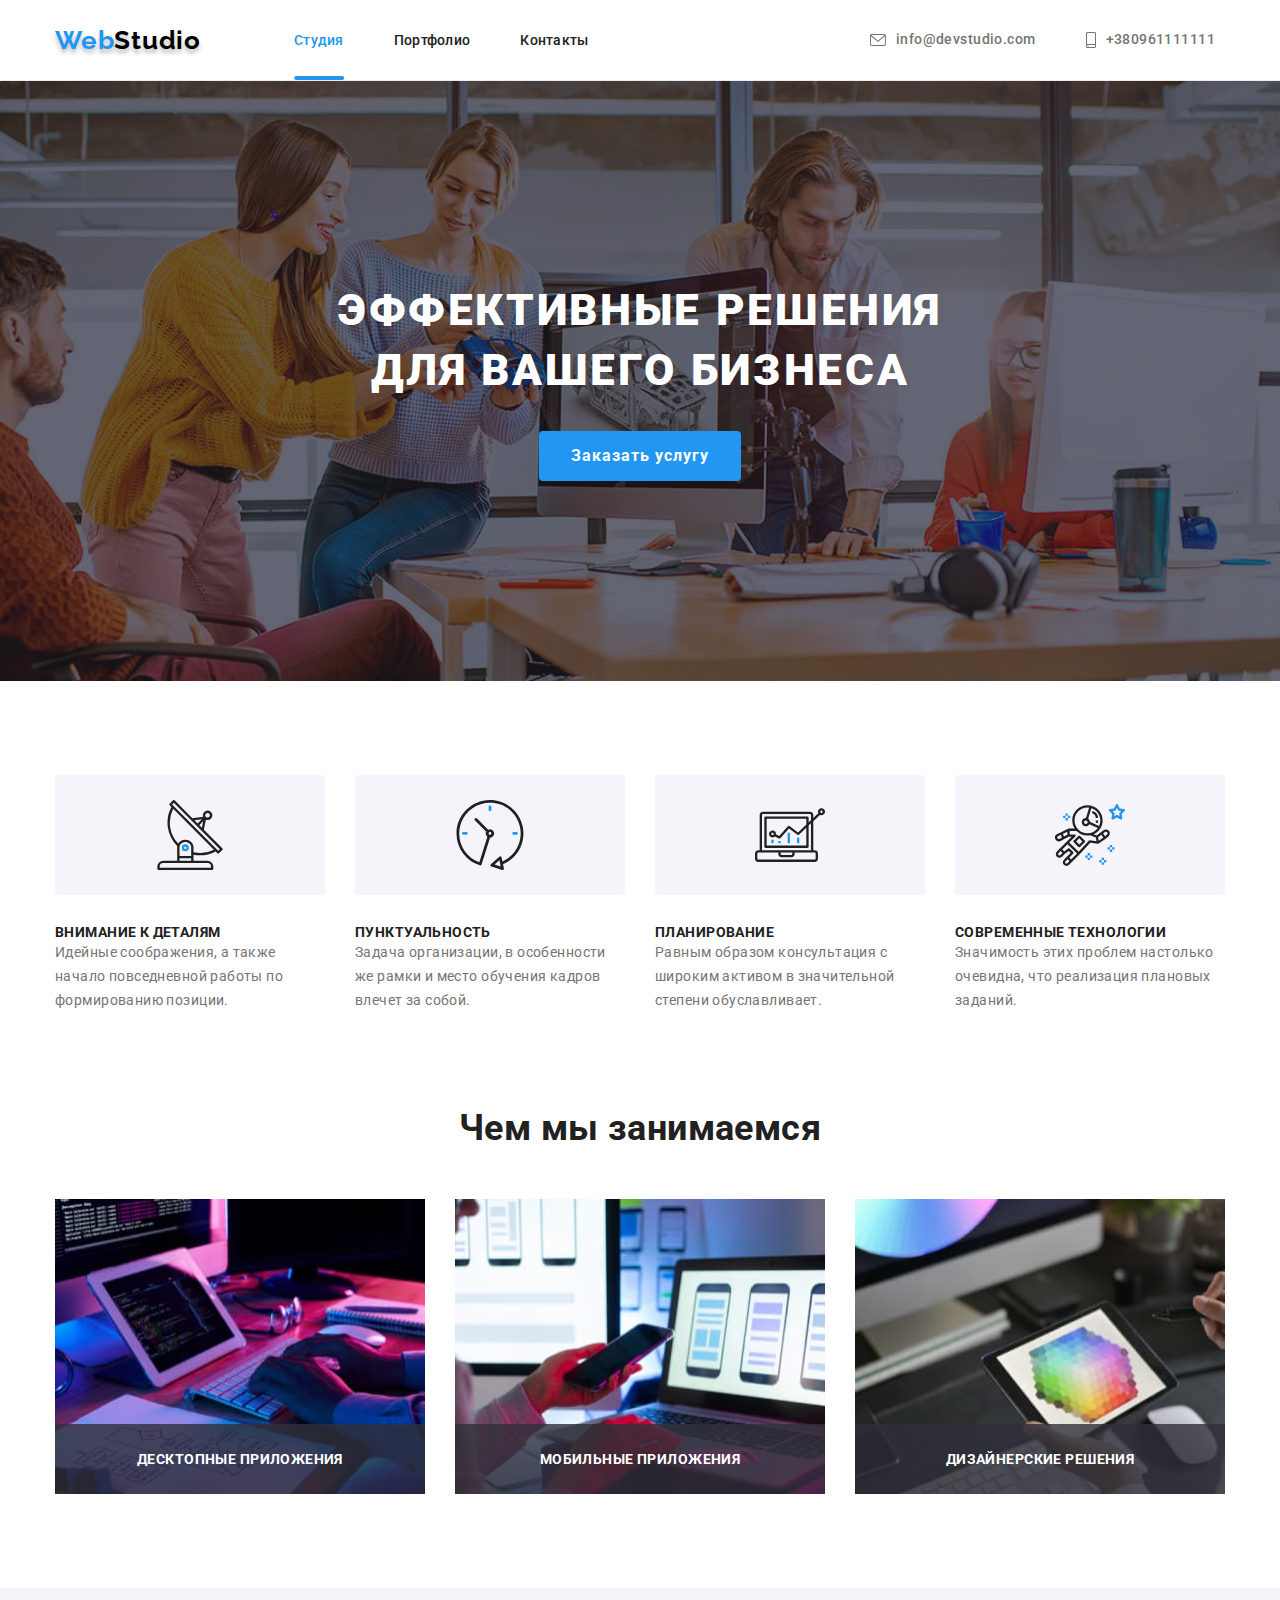
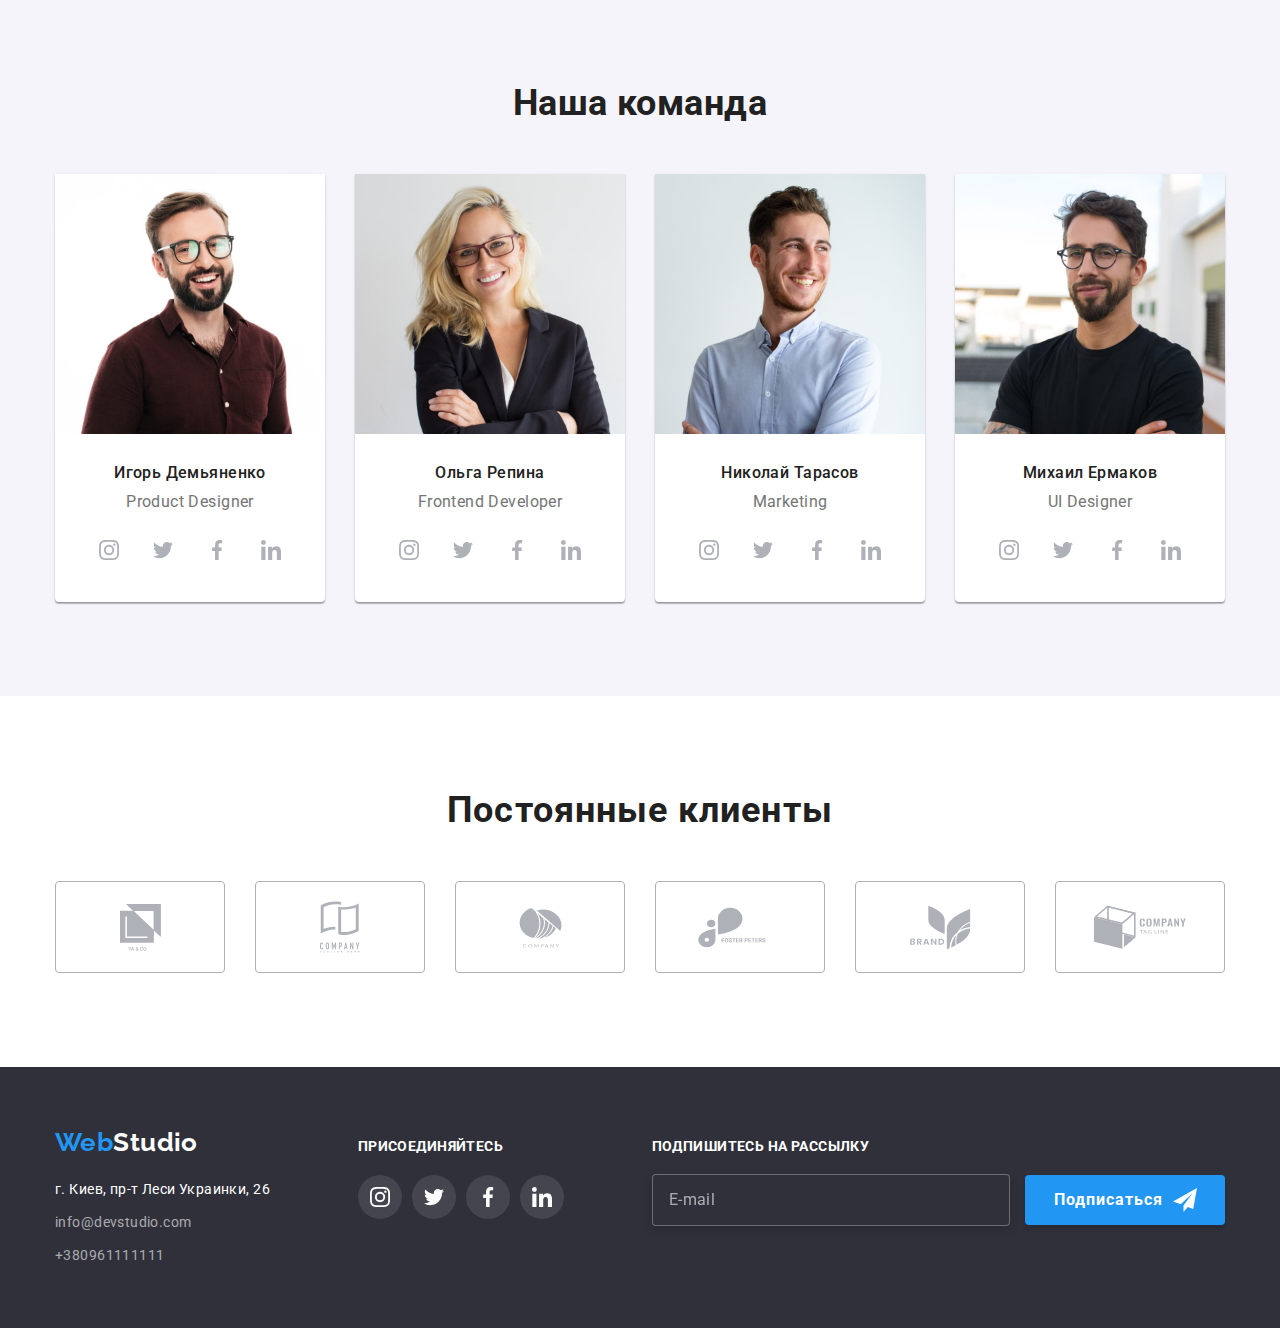
==== commit 19b3f85f: "almost done" ====
--- a/index.html
+++ b/index.html
@@ -15,7 +15,7 @@
       rel="stylesheet"
       href="https://cdn.jsdelivr.net/npm/modern-normalize@1.1.0/modern-normalize.min.css"
     />
-    <link rel="stylesheet" href="./css/main.css" />
+    <link rel="stylesheet" href="./css/main.min.css" />
   </head>
   <body>
     <!-- HEADER -->
@@ -69,7 +69,7 @@
       <!--  advantages -->
       <section class="advantages section">
         <div class="container">
-          <h2 class="advantages-main-title">Преимущества компании</h2>
+          <h2 class="advantages-title-main">Преимущества компании</h2>
 
           <ul class="advantages-list">
             <li class="advantages-item list">
@@ -130,7 +130,7 @@
           <h2 class="section-title-about">Чем мы занимаемся</h2>
           <ul class="about-list">
             <li class="about-item list">
-              <div class="overlay-about">
+              <div class="about-ovarlay">
                 <img
                   src="./images/img2.jpg"
                   alt="разработка новых приложений"
@@ -142,13 +142,13 @@
             </li>
 
             <li class="about-item list">
-              <div class="overlay-about">
+              <div class="about-ovarlay">
                 <img src="./images/img3.jpg" alt="оформление" width="370" height="295" />
                 <p class="about-ovarlay-text">Мобильные приложения</p>
               </div>
             </li>
             <li class="about-item list">
-              <div class="overlay-about">
+              <div class="about-ovarlay">
                 <img src="./images/img1.jpg" alt="дизайн" width="370" height="295" />
                 <p class="about-ovarlay-text">Дизайнерские решения</p>
               </div>
--- a/css/main.min.css
+++ b/css/main.min.css
@@ -0,0 +1 @@
+:root{--primary-page-font: "Roboto", sans-serif;--secondary-page-font: "Raleway", sans-serif;--primary-page-color: #212121;--secondary-page-color: #757575;--accent-page-color: #2196f3;--secondary-accent-page-color: #fff;--trans-accent: 250ms cubic-bezier(0.4, 0, 0.2, 1)}.visually-hidden{position:absolute;width:1px;height:1px;margin:-1px;border:0;padding:0;white-space:nowrap;clip-path:inset(100%);clip:rect(0 0 0 0);overflow:hidden}h1,h2,h3,h4,p{margin-top:0;margin-bottom:0}ul,ol{margin-top:0;margin-bottom:0;padding-left:0}img{display:block}body{font-family:var(--primary-page-font);font-size:14px;letter-spacing:.03em;background-color:var(--secondary-accent-page-color)}.list{list-style:none}.link{text-decoration:none}.container{width:1200px;margin:0 auto;padding:0 15px}.section{padding-top:94px;padding-bottom:94px}.backdrop{position:fixed;z-index:100;left:0;top:0;width:100%;height:100%;background:rgba(0,0,0,.2);transition:opacity var(--trans-accent),visibility var(--trans-accent)}.backdrop.is-hidden{opacity:0;visibility:hidden;pointer-events:none}.modal{position:absolute;top:50%;left:50%;transform:translate(-50%, -50%);width:528px;padding:40px;background:#fff;box-shadow:0px 1px 3px rgba(0,0,0,.12),0px 1px 1px rgba(0,0,0,.14),0px 2px 1px rgba(0,0,0,.2);border-radius:4px}.modal-close-btn{position:absolute;top:8px;right:8px;display:flex;justify-content:center;align-items:center;width:30px;height:30px;padding:0;background:#fff;border:1px solid rgba(0,0,0,.1);border-radius:50%;cursor:pointer}.modal-close-btn-icon{transition:fill var(--trans-accent)}.modal-close-btn:focus .modal-close-btn-icon{fill:var(--accent-page-color)}.modal-close-btn-icon:hover{fill:var(--accent-page-color);background-color:#fff}.modal-form{display:flex;flex-direction:column}.modal-form-text{margin-bottom:12px;font-weight:700;font-size:20px;line-height:23px;text-align:center;letter-spacing:.03em;color:var(--primary-page-color)}.modal-form-field{display:block;margin-bottom:10px}.modal-form-input-desc{display:block;margin-bottom:4px;font-size:12px;line-height:1.16;letter-spacing:.01em;color:var(--secondary-page-color)}.modal-form-input-wrapper{display:block;position:relative}.modal-form-input{display:block;padding-left:42px;padding-top:12px;padding-bottom:12px;font-size:16px;width:100%;height:40px;border:1px solid rgba(33,33,33,.2);border-radius:4px;transition:border var(--trans-accent)}.modal-form-input:focus{outline:none;border:1px solid var(--accent-page-color)}.icon-form{transform:translateY(50%);position:absolute;top:0;left:12px;transition:fill var(--trans-accent)}.modal-form-input:focus+.icon-form{fill:var(--accent-page-color)}.modal-form-field-message{margin-bottom:20px}.modal-form-message{resize:none;width:100%;padding:12px 16px;min-height:120px;font-size:16px;border:1px solid rgba(33,33,33,.2);border-radius:4px;transition:border var(--trans-accent)}.modal-form-message::placeholder{color:rgba(117,117,117,.5)}.modal-form-message:focus{outline:none;border:1px solid var(--accent-page-color)}.modal-form-check-desc{display:flex;justify-content:center;margin-bottom:30px;align-items:center;line-height:1.4;letter-spacing:.03em;color:#757575;color:var(--secondary-page-color);transition:background-image 2s linear}.modal-form-check-desc::before{content:"";display:block;width:15px;height:15px;margin-right:7px;cursor:pointer;border:solid 2px var(--primary-page-color);border-radius:2px;transition:background-color var(--trans-accent)}.modal-form-check:checked+.modal-form-check-desc::before{background-color:var(--accent-page-color);border:rgba(0,0,0,0);background-image:url(../images/check-mark.svg);background-position:center;background-repeat:no-repeat}.modal-form-check:focus+.modal-form-check-desc::before{outline:1px solid var(--accent-page-color);border:none}.modal-form-check-desc-link{display:inline-block;color:var(--accent-page-color);border-bottom:1px solid var(--accent-page-color)}.modal-form-btn{align-self:center;font-family:inherit;font-weight:700;font-size:16px;line-height:1.88;border:none;text-align:center;letter-spacing:.06em;color:#fff;width:200px;height:50px;background:#2196f3;box-shadow:0px 4px 4px rgba(0,0,0,.15);border-radius:4px;transition:background var(--trans-accent),box-shadow var(--trans-accent)}.modal-form-btn:focus,.modal-form-btn:hover{background:#188ce8;box-shadow:0px 4px 4px rgba(0,0,0,.15);border-radius:4px}.header{border-bottom:1px solid #ececec}.header-container{display:flex;align-items:center}.main-nav{display:flex;align-items:center}.logotype{margin-right:93px;font-family:var(--secondary-page-font);font-weight:700;font-size:26px;line-height:1.19;letter-spacing:.03em;color:var(--accent-page-color);text-shadow:0px 4px 4px rgba(0,0,0,.25)}.logotype span{color:#000}.menu{display:flex;align-items:center}.menu-item{position:relative;padding:32px 0}.menu-item:not(:last-child){margin-right:50px}.contacts-list{display:flex;align-items:center;margin-left:auto}.contacts-item:not(:last-child){margin-right:30px}.menu-link{transition:color var(--trans-accent);font-weight:500;line-height:1.15;letter-spacing:.02em;color:var(--primary-page-color)}.menu-link:hover,.menu-link:focus{color:var(--accent-page-color)}.menu-link.link.current{color:var(--accent-page-color)}.menu-link.link.current::before{content:"";position:absolute;display:block;transform:translateX(-50%);width:100%;height:4px;bottom:0;left:50%;border-radius:2px;background-color:var(--accent-page-color)}.contacts-link{transition:color var(--trans-accent);display:flex;align-items:center;padding:10px 10px;font-weight:500;line-height:1.71;color:var(--secondary-page-color)}.contacts-link:hover,.contacts-link:focus{color:#2196f3}.envelope-icon,.smartphone-icon{margin-right:10px;fill:currentColor}.hero{background-image:linear-gradient(rgba(47, 48, 58, 0.4), rgba(47, 48, 58, 0.4)),url("../images/bg-hero/Img (3).jpg");background-color:#2f303a;background-size:cover;background-position:center;background-repeat:no-repeat;max-width:1600px;text-align:center;padding-top:200px;padding-bottom:200px;margin:0 auto}.hero-title{width:696px;margin-bottom:30px;margin-left:auto;margin-right:auto;font-weight:900;font-size:44px;line-height:1.36;text-align:center;letter-spacing:.06em;text-transform:uppercase;color:var(--secondary-accent-page-color)}.model-btn{transition:background var(--trans-accent),box-shadow var(--trans-accent);border:none;border-radius:4px;padding:10px 32px;font-family:inherit;background:#2196f3;font-weight:700;font-size:16px;line-height:1.88;letter-spacing:.06em;cursor:pointer;color:var(--secondary-accent-page-color)}.model-btn:hover,.model-btn:focus{background:#188ce8;box-shadow:0px 4px 4px rgba(0,0,0,.15);border-radius:4px}.advantages-title-main{position:absolute;width:1px;height:1px;margin:-1px;border:0;padding:0;white-space:nowrap;clip-path:inset(100%);clip:rect(0 0 0 0);overflow:hidden}.advantages-title{font-size:14px;line-height:1.14;text-transform:uppercase;color:var(--primary-page-color)}.advantages-list{display:flex;justify-content:space-between}.advantages-item{width:270px}.advantages-text{font-family:var(--primary-page-font);font-size:14px;line-height:1.71;letter-spacing:.03em;color:var(--secondary-page-color)}.advantages-svg{display:flex;justify-content:center;align-items:center;height:120px;background:#f5f4fa;border-radius:4px;margin-bottom:30px}.about{padding-top:0px;padding-bottom:94px}.about-list{display:flex;justify-content:space-between}.section-title-about{margin-bottom:50px;font-size:36px;line-height:1.17;text-align:center;color:var(--primary-page-color)}.about-ovarlay{position:relative}.about-ovarlay-text{position:absolute;width:100%;transform:translate(0, -70px);padding:27px 0;font-weight:700;font-size:14px;line-height:16px;text-align:center;letter-spacing:.03em;text-transform:uppercase;color:var(--secondary-accent-page-color);background-color:rgba(47,48,58,.8)}.employees{background-color:#f5f4fa}.section-title{margin-bottom:50px;font-size:36px;line-height:1.17;text-align:center;color:var(--primary-page-color)}.employees-list{display:flex;flex-wrap:wrap}.employees-item:not(:nth-child(4n)){margin-right:30px}.border{background:#fff;box-shadow:0px 1px 3px rgba(0,0,0,.12),0px 1px 1px rgba(0,0,0,.14),0px 2px 1px rgba(0,0,0,.2);border-radius:0px 0px 4px 4px}.employees-secondary-title{padding-top:30px;margin-bottom:10px;font-weight:500;font-size:16px;line-height:1.18;text-align:center;color:var(--primary-page-color)}.employees-text{margin-bottom:16px;font-size:16px;line-height:1.18;text-align:center;color:var(--secondary-page-color)}.social-list{display:flex;justify-content:center;align-items:center;gap:10px;padding-bottom:30px}.social-link{fill:#afb1b8;display:flex;justify-content:center;align-items:center;width:44px;height:44px;border-radius:50%;transition:background-color var(--trans-accent),fill var(--trans-accent)}.social-link:hover,.social-link:focus{background-color:#2196f3;fill:#fff}.customers-title{margin-bottom:50px;font-size:36px;line-height:1.16;text-align:center;letter-spacing:.03em;color:var(--primary-page-color)}.customers-list{display:flex;gap:30px}.customers-link{display:flex;width:100%;height:100%;fill:#afb1b8;justify-content:center;align-items:center;border:1px solid #afb1b8;border-radius:4px;transition:fill var(--trans-accent),border-color var(--trans-accent)}.customers-link:focus,.customers-link:hover{border-color:var(--accent-page-color);fill:#2196f3}.customers-item{width:170px;height:92px}.footer{padding-top:60px;padding-bottom:60px;background-color:#2f303a}.footer-nav{display:flex;align-items:baseline;justify-content:space-between}.footer-logo{font-family:var(--secondary-page-font);font-weight:700;font-size:26px;line-height:1.19;color:var(--accent-page-color)}.footer-logo span{color:#fff}.address{margin-top:20px;font-style:normal}.footer-item:not(:last-child){margin-bottom:9px}.footer-link-map{font-weight:400;line-height:1.71;color:var(--secondary-accent-page-color)}.footer-link{font-weight:400;line-height:1.71;color:rgba(255,255,255,.6);transition:color var(--trans-accent)}.footer-link:focus,.footer-link:hover{color:var(--accent-page-color)}.join-list{display:flex;align-items:center;justify-content:center;gap:10px}.join-title{margin-bottom:20px;font-size:14px;line-height:1.14;letter-spacing:.03em;text-transform:uppercase;color:var(--secondary-accent-page-color)}.join-link{display:flex;align-items:center;justify-content:center;width:44px;height:44px;border-radius:50%;background-color:rgba(255,255,255,.1);fill:#fff;transition:background-color var(--trans-accent)}.join-link:hover,.join-link:focus{background-color:var(--accent-page-color);border-radius:50%}.social-form-text{margin-bottom:20px;font-weight:700;line-height:16px;letter-spacing:.03em;text-transform:uppercase;color:#fff}.inform-user-email{width:358px;padding-top:15px;padding-bottom:15px;padding-left:16px;font-weight:400;font-size:16px;line-height:1.25;letter-spacing:.03em;color:#fff;background:#2f303a;border:1px solid rgba(255,255,255,.3);filter:drop-shadow(0px 4px 4px rgba(0, 0, 0, 0.15));border-radius:4px}.inform-user-email::placeholder{color:rgba(255,255,255,.6)}.footer-form-btn{position:relative;font-family:inherit;font-style:normal;font-weight:700;font-size:16px;line-height:1.88;border:none;margin-left:12px;justify-content:center;align-items:center;letter-spacing:.06em;color:#fff;width:200px;height:50px;padding-right:62px;padding-top:10px;padding-bottom:10px;padding-left:29px;background:#2196f3;box-shadow:0px 4px 4px rgba(0,0,0,.15);border-radius:4px;transition:background var(--trans-accent),box-shadow var(--trans-accent)}.footer-form-btn:focus,.footer-form-btn:hover{background:#188ce8;box-shadow:0px 4px 4px rgba(0,0,0,.15);border-radius:4px}.footer-form-icon{position:absolute;top:13px;right:28px;margin-left:10px}.btn-title{position:absolute;width:1px;height:1px;margin:-1px;border:0;padding:0;white-space:nowrap;clip-path:inset(100%);clip:rect(0 0 0 0);overflow:hidden}.btn-list{display:flex;justify-content:center;margin-bottom:50px}.btn-item:not(:last-child){margin-right:8px}.page-btn{padding:6px 22px;font-family:inherit;font-weight:500;font-size:16px;line-height:1.62;text-align:center;background:#f5f4fa;border-radius:4px;border:0cm;transition:color var(--trans-accent),background var(--trans-accent),box-shadow var(--trans-accent)}.page-btn.current{background-color:var(--accent-page-color);color:var(--secondary-accent-page-color)}.page-btn.current:hover,.page-btn.current:focus{color:var(--secondary-accent-page-color);background:#2196f3;box-shadow:0px 3px 1px rgba(0,0,0,.1),0px 1px 2px rgba(0,0,0,.08),0px 2px 2px rgba(0,0,0,.12);border-radius:4px;cursor:pointer}.div-container{border:1px solid #eee;padding-top:20px;padding-bottom:20px;padding-left:24px;padding-right:24px}.about-portfolio-list{display:flex;flex-wrap:wrap;gap:30px}.about-portfolio-item{width:370px;background:#fff}.about-rotfolio-link{display:block;transition:box-shadow var(--trans-accent)}.about-rotfolio-link:hover,.about-rotfolio-link:focus{box-shadow:0px 1px 1px rgba(0,0,0,.12),0px 4px 4px rgba(0,0,0,.06),1px 4px 6px rgba(0,0,0,.16)}.portfolio-title{font-size:18px;line-height:2;letter-spacing:.06em;color:var(--primary-page-color)}.portfolio-text{font-size:16px;line-height:1.88;color:var(--secondary-page-color)}.list-developments{position:relative;overflow:hidden}.overlay-portfolio{top:0;left:0;position:absolute;width:100%;height:100%;padding:63px 24px;transform:translate(0, 100%);transition:transform 250ms cubic-bezier(0.4, 0, 0.2, 1);font-size:18px;line-height:1.56;letter-spacing:.03em;color:var(--secondary-accent-page-color);background-color:rgba(33,150,243,.9)}.about-rotfolio-link:hover .overlay-portfolio,.about-rotfolio-link:focus .overlay-portfolio{transform:translate(0, 0)}/*# sourceMappingURL=main.min.css.map */